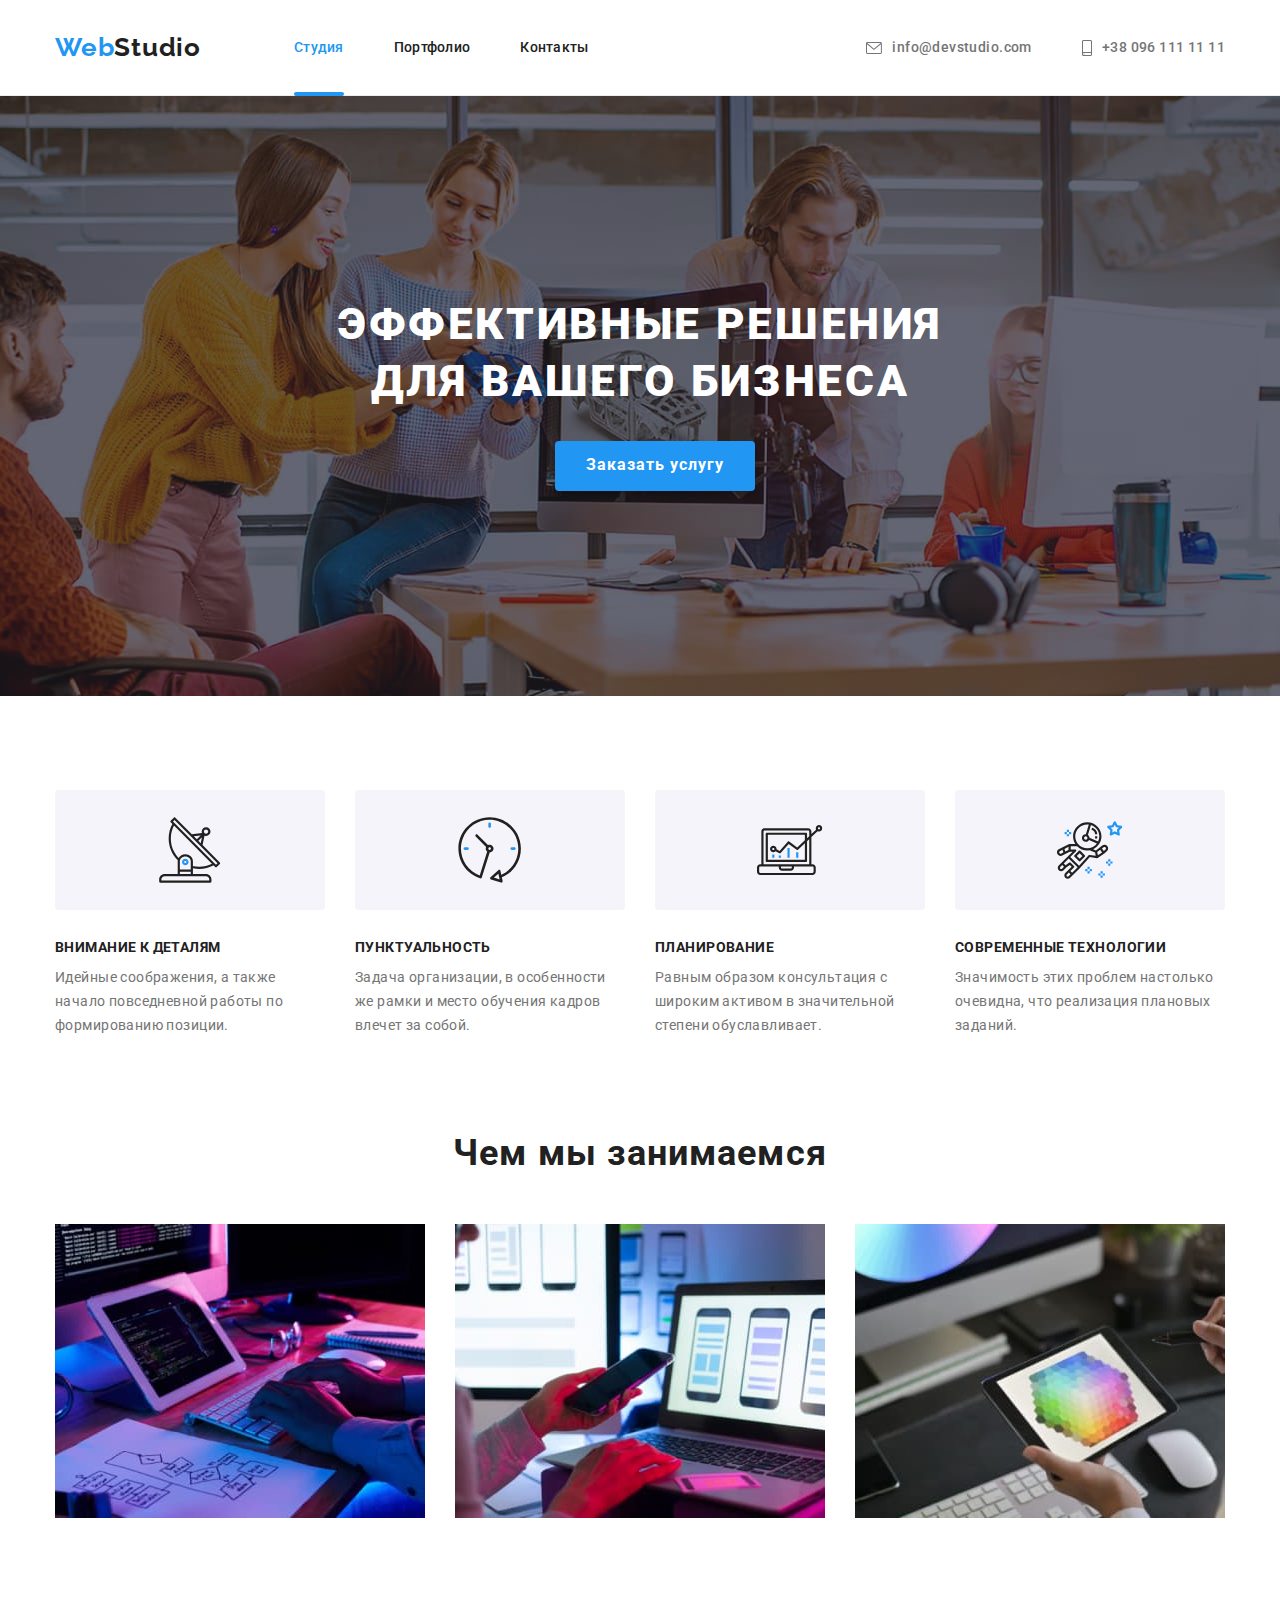
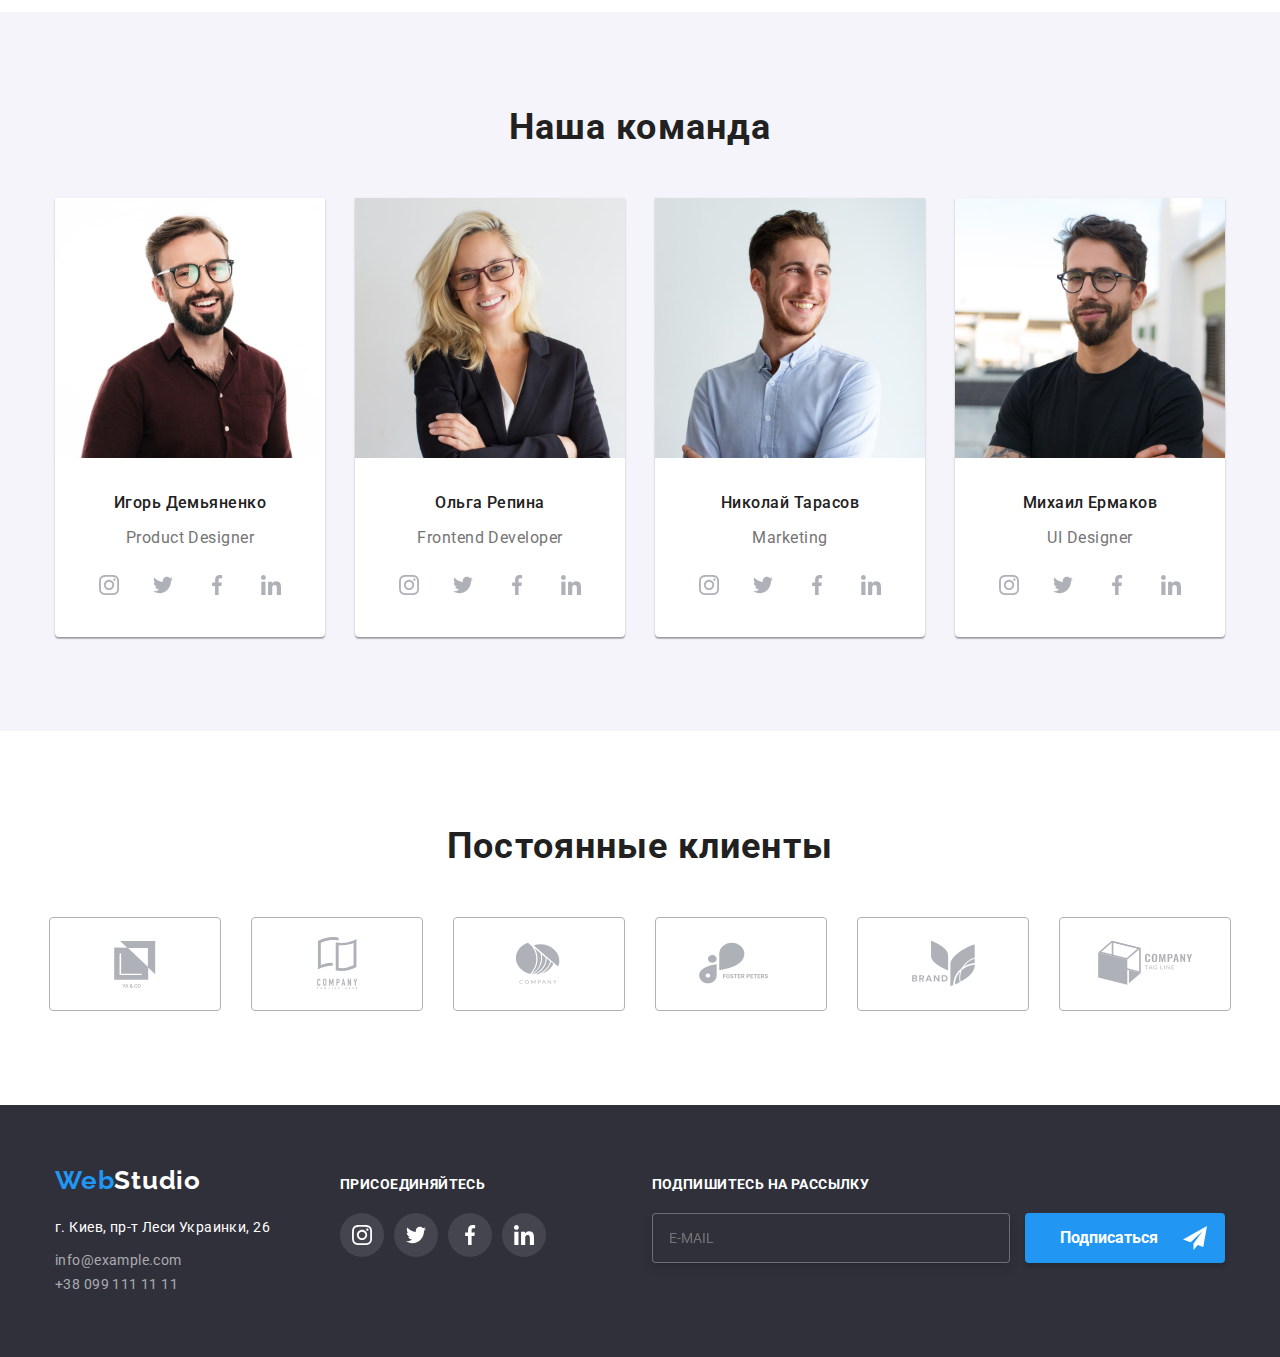
==== index.html @ 0f0d2489 "shgfkgkwegfjwrg" ====
<!DOCTYPE html>
<html lang="ru">

<head>
    <meta charset="UTF-8">
    <meta http-equiv="X-UA-Compatible" content="IE=edge">
    <meta name="viewport" content="width=device-width, initial-scale=1.0">
    <title>Homework 5</title>
    <link rel="preconnect" href="https://fonts.googleapis.com">
    <link rel="preconnect" href="https://fonts.gstatic.com" crossorigin>
    <link href="https://fonts.googleapis.com/css2?family=Raleway:wght@700&family=Roboto:wght@400;500;700;900&display=swap"
        rel="stylesheet">
        <link rel="stylesheet" href="https://cdnjs.cloudflare.com/ajax/libs/modern-normalize/1.1.0/modern-normalize.min.css">
        <link rel="stylesheet" href="./css/styles.css">
</head>

<body>
        <header class="header-section">

            <div class="conteiner">

                <div class="nav-links">

               <nav class="nav">
                    <a class="nav__logo--blue" href="#">Web<span class="logo__studio--black">Studio</span></a>

                <ul class="menu-links">

                    <li>
                        <a class="menu-links__nav-link current" href="./index.html">Студия</a>
                    </li>
        
                    <li>
                        <a class="menu-links__nav-link" href="./portfolio.html">Портфолио</a>
                    </li>

                    <li>
                        <a class="menu-links__nav-link" href="#">Контакты</a>
                    </li>

                </ul>
              </nav>
                
             <ul class="adress-head">
                    <li class="adress-head__item">        
                            <a href="mailto:info@devstudio.com" class="adress-head__link-mail">
                            <svg class="adress-head__icon-header" width="16" height="12">
                                <use href="./images/symbol-defs.svg#icon-envelope"></use>
                            </svg>
                            info@devstudio.com</a>
                    </li>
                   
                    <li class="adress-head__item">
                        <a class="adress-head__tel" href="tel:+380961111111">
                        <svg class="adress-head__icon-smartphone" width="10" height="16">
                            <use  href="./images/symbol-defs.svg#icon-smartphone"></use>
                        </svg>
                        +38 096 111 11 11</a>
                    </li>
                
                </ul>
            </div>
                 
            </div>
        </header>

    <main>
        
        <section class="img-hero-section hero-section">
            <div class="conteiner">
                <h1 class="hero-title">
                Эффективные решения для вашего бизнеса
                </h1>
        
                <button data-modal-open class="hero-button" type="button">Заказать услугу</button>

                <div class="backdrop is-hidden" data-modal>
                    <div class="modal">
                        <div class="conteiner-modal">
                            <p class="form-title">Оставьте свои данные, мы вам перезвоним</p>

                            <form>
                            <div class="form-item">
                                <label class="label-item" for="username">Имя</label>
                                <div class="input-item "><input class="input-inner" type="text" name="username" id="username">
                                    <svg class="icon-item human">
                                        <use href="./images/symbol-defs.svg#icon-man"></use>
                                    </svg>
                
                                </div>
                                
                            </div>

                            <div class="form-item">
                                <label class="label-item" for="tel">Телефон</label>
                                <div class="input-item">
                                    <input class="input-inner" type="tel" id="tel">
                                    <svg class="icon-item telephone">
                                        <use href="./images/symbol-defs.svg#icon-tel"></use>
                                    </svg>
                                </div>
                                
                            </div>

                            <div class="form-item">
                                <label class="label-item" for="email">Почта</label>
                                <div class="input-item">
                                        <input class="input-inner" type="email" id="email">
                                     <svg class="icon-item envelope">
                                        <use href="./images/symbol-defs.svg#icon-mail"></use>
                                    </svg>
                                </div>
                                
                            </div>

                            <div class="form-item">
                                <label class="label-item" for="user-comment">Комментарий</label>
                                <textarea class="input-item-text" id="user-comment" name="user-comment" rows="10"
                                    placeholder="Введите текст"></textarea>
                            </div>

                            <div class="terms-condition">
                                <div class="terms-condition-inner">
                                    <div class="check-box-control">
                                       <input class="terms-condition-input visually-hidden" id="terms-condition" type="checkbox" name="terms-condition">              
                                       <svg class="terms-condition-icon"><use href="./images/symbol-defs.svg#icon-check"></use>
                                    </svg></div>
                                        <label class="terms-condition-text" for="terms-condition">Соглашаюсь с рассылкой и принимаю <span><a class="terms-link"
                                                    href="">Условия договора</a></span></label>
                                </div>   
                            </div>
                            </form>

                            
                                <button type="submit" class="submit-button">Отправить</button>
                            

                        </div>
                        <button type="button" data-modal-close class="modal-close-button">
                            <svg class="icon-close">
                                <use href="./images/symbol-defs.svg#icon-vector"></use>
                            </svg>
                        </button>
                    </div>
                </div>
            </div>
        </section>
    
       
        <section class="section">
            <div class="conteiner">
            <h2 class="hidden-title">
                Наши преимущества
            </h2>
        
            <ul class="benefits">
                <li class="list-item antenna">
                    <div class="icon-section">
                        <svg class="icon-antenna">
                            <use href="./images/symbol-defs.svg#icon-antenna"></use>
                        </svg>
                    </div>
                    <h3 class="h3-title">Внимание к деталям</h3>
                    <p class="text">Идейные соображения, а также начало повседневной работы по формированию позиции.</p>
                </li>
        
                <li class="list-item clock">
                    <div class="icon-section">
                        <svg class="icon-clock">
                            <use href="./images/symbol-defs.svg#icon-clock"></use>
                        </svg>
                    </div>
                    <h3 class="h3-title">Пунктуальность</h3>
                    <p class="text">Задача организации, в особенности же рамки и место обучения кадров влечет за собой.</p>
                </li>
        
                <li class="list-item computer">
                    <div class="icon-section">
                        <svg class="icon-computer">
                            <use href="./images/symbol-defs.svg#icon-computer"></use>
                        </svg>
                    </div>
                    <h3 class="h3-title">Планирование</h3>
                    <p class="text">Равным образом консультация с широким активом в значительной степени обуславливает.</p>
                </li>
        
                <li class="list-item cosmonaut">
                    <div class="icon-section">
                        <svg class="icon-astronaut">
                            <use href="./images/symbol-defs.svg#icon-astronaut"></use>
                        </svg>
                    </div>
                    <h3 class="h3-title">Современные технологии</h3>
                    <p class="text">Значимость этих проблем настолько очевидна, что реализация плановых заданий.</p>
                </li>
            </ul>
            </div>
        </section>
        
    
       

    
<section class="section photos">
  <div class="conteiner">
    <h2 class="secondary-title">Чем мы занимаемся</h2>

    <ul class="what-we-do">
        <li>
            <img src="./images/box1.jpeg" alt="computer">
        </li>

        <li>
            <img src="./images/box2.jpeg" alt="telephone">
        </li>

        <li>
            <img src="./images/box3.jpeg" alt="tablet">
        </li>
    </ul>
</div>
</section>

       
        
        <section class="grey-bgc section">
            <div class="conteiner">
                <h2 class="secondary-title">Наша команда</h2>
            
                <ul class="our-team">
                    <li>
                        <img class="our-team-card" src="./images/img1.jpeg" alt="smiling man" >
                            <h3 class="name-title">Игорь Демьяненко</h3>
                            <p class="profesions">Product Designer</p> 
                            
                              <ul class="socials">
                                <li class="socials-item">
                                    <a class="area-icon" href="">
                                    <svg class="social-link">
                                        <use href="./images/symbol-defs.svg#icon-instagram"></use>
                                    </svg></a>
                                
                                </li>
                                <li class="socials-item">
                                    <a href="" class="area-icon">
                                    <svg class="social-link">
                                        <use href="./images/symbol-defs.svg#icon-twitter"></use>
                                    </svg></a>
                                </li>
                                <li class="socials-item">
                                    <a href="" class="area-icon">
                                    <svg class="social-link">
                                        <use href="./images/symbol-defs.svg#icon-facebook"></use>
                                    </svg></a>
                                </li>
                                <li class="socials-item">
                                    <a href="" class="area-icon">
                                    <svg class="social-link">
                                        <use href="./images/symbol-defs.svg#icon-linkedin"></use>
                                        </svg></a>
                                </li>
                              </ul>      
                    </li>
                    
                    <li>
                        <img class="our-team-card" src="./images/img2.jpeg" alt="smiling woman" width="270">
                        <h3 class="name-title">Ольга Репина</h3>
                        <p class="profesions">Frontend Developer</p>

                        <ul class="socials">
                            <li class="socials-item">
                                <a class="area-icon" href="">
                                    <svg class="social-link">
                                        <use href="./images/symbol-defs.svg#icon-instagram"></use>
                                    </svg></a>
                        
                            </li>
                            <li class="socials-item">
                                <a href="" class="area-icon">
                                    <svg class="social-link">
                                        <use href="./images/symbol-defs.svg#icon-twitter"></use>
                                    </svg></a>
                            </li>
                            <li class="socials-item">
                                <a href="" class="area-icon">
                                    <svg class="social-link">
                                        <use href="./images/symbol-defs.svg#icon-facebook"></use>
                                    </svg></a>
                            </li>
                            <li class="socials-item">
                                <a href="" class="area-icon">
                                    <svg class="social-link">
                                        <use href="./images/symbol-defs.svg#icon-linkedin"></use>
                                    </svg></a>
                            </li>
                        </ul>
                    </li>
            
                    <li>
                        <img class="our-team-card" src="./images/img3.jpeg" alt="smiling man" width="270">
                        <h3 class="name-title">Николай Тарасов</h3>
                        <p class="profesions">Marketing</p>

                        <ul class="socials">
                            <li class="socials-item">
                                <a class="area-icon" href="">
                                    <svg class="social-link">
                                        <use href="./images/symbol-defs.svg#icon-instagram"></use>
                                    </svg></a>
                        
                            </li>
                            <li class="socials-item">
                                <a href="" class="area-icon">
                                    <svg class="social-link">
                                        <use href="./images/symbol-defs.svg#icon-twitter"></use>
                                    </svg></a>
                            </li>
                            <li class="socials-item">
                                <a href="" class="area-icon">
                                    <svg class="social-link">
                                        <use href="./images/symbol-defs.svg#icon-facebook"></use>
                                    </svg></a>
                            </li>
                            <li class="socials-item">
                                <a href="" class="area-icon">
                                    <svg class="social-link">
                                        <use href="./images/symbol-defs.svg#icon-linkedin"></use>
                                    </svg></a>
                            </li>
                        </ul>
                    </li>
            
                    <li>
                        <img class="our-team-card" src="./images/img4.jpeg" alt="smiling man" width="270">
                        <h3 class="name-title">Михаил Ермаков</h3>
                        <p class="profesions">UI Designer</p>

                        <ul class="socials">
                            <li class="socials-item">
                                <a class="area-icon" href="">
                                    <svg class="social-link">
                                        <use href="./images/symbol-defs.svg#icon-instagram"></use>
                                    </svg></a>
                        
                            </li>
                            <li class="socials-item">
                                <a href="" class="area-icon">
                                    <svg class="social-link">
                                        <use href="./images/symbol-defs.svg#icon-twitter"></use>
                                    </svg></a>
                            </li>
                            <li class="socials-item">
                                <a href="" class="area-icon">
                                    <svg class="social-link">
                                        <use href="./images/symbol-defs.svg#icon-facebook"></use>
                                    </svg></a>
                            </li>
                            <li class="socials-item">
                                <a href="" class="area-icon">
                                    <svg class="social-link">
                                        <use href="./images/symbol-defs.svg#icon-linkedin"></use>
                                    </svg></a>
                            </li>
                        </ul>
                    </li>
                </ul>
                </div>
            </section>

            <section class="section">
                <div class="conteiner">
                <h2 class="secondary-title">Постоянные клиенты</h2>

                <ul class="our-clients">
                    <li  class="our-clients-item">
                        <a href="" class="our-clients-backgraund">
                            <svg class="our-clients-link">
                                <use href="./images/symbol-defs.svg#icon-Client1"></use>
                            </svg>
                        </a>

                    </li>
                    <li class="our-clients-item">
                            <a href="" class="our-clients-backgraund">
                                <svg class="our-clients-link">
                                    <use class="icon" href="./images/symbol-defs.svg#icon-Client2"></use>
                                </svg>
                        </a>
                    </li>
                    <li class="our-clients-item">
                            <a href="" class="our-clients-backgraund">
                                <svg class="our-clients-link">
                                    <use href="./images/symbol-defs.svg#icon-Client3"></use>
                                </svg>
                        </a>
                    </li>
                    <li class="our-clients-item">
                            <a href="" class="our-clients-backgraund">
                                <svg class="our-clients-link">
                                    <use href="./images/symbol-defs.svg#icon-Client4"></use>
                                </svg>
                        </a>
                    </li>
                    <li class="our-clients-item">
                            <a href="" class="our-clients-backgraund">
                                <svg class="our-clients-link">
                                    <use href="./images/symbol-defs.svg#icon-Client5"></use>
                                </svg>
                        </a>
                    </li>
                    <li class="our-clients-item">
                            <a href="" class="our-clients-backgraund">
                                <svg class="our-clients-link">
                                    <use href="./images/symbol-defs.svg#icon-Client6"></use>
                                </svg>
                        </a>
                    </li>
                </ul>
                </div>
            </section>
            
    </main>


        <footer class="footer">
        
            <div class="conteiner">
                <div class="footer-main">
        
                    <div class="footer-one">
                        <a class="footer-logo" href="./index.html">Web<span class="footer-studio">Studio</span></a>
        
                        <address>
                            <ul>
                                <li>
                                    <p class="footer-adress">г. Киев, пр-т Леси Украинки, 26</p>
                                </li>
        
                                <li>
                                    <a class="footer-mail" href="mailto:info@example.com">info@example.com</a>
                                </li>
        
        
                                <li>
                                    <a class="footer-mail-tel" href="tel:+380991111111">+38 099 111 11 11</a>
                                </li>
                            </ul>
                        </address>
                    </div>
        
                    <div class="footer-second-row">
                        <b class="second-footer-title">присоединяйтесь</b>
                        <ul class="socials-footer">
                            <li>
                                <a href="" class="area-icon-footer">
                                    <svg class="social-link-footer">
                                        <use href="./images/symbol-defs.svg#icon-instagram"></use>
                                    </svg></a>
                            </li>
        
                            <li>
                                <a href="" class="area-icon-footer">
                                    <svg class="social-link-footer">
                                        <use href="./images/symbol-defs.svg#icon-twitter"></use>
                                    </svg></a>
                            </li>
        
                            <li>
                                <a href="" class="area-icon-footer">
                                    <svg class="social-link-footer">
                                        <use href="./images/symbol-defs.svg#icon-facebook"></use>
                                    </svg></a>
                            </li>
        
                            <li>
                                <a href="" class="area-icon-footer">
                                    <svg class="social-link-footer">
                                        <use href="./images/symbol-defs.svg#icon-linkedin"></use>
                                    </svg></a>
                            </li>
                        </ul>
                    </div>

                    <form class="form-footer">
                    <p class="form-footer-title">подпишитесь на рассылку</p>
                    <label for="mail"></label>
                        <div class="form-footer-conteiner">
                                <input class="form-footer-input" type="email" name="mail" id="mail" placeholder="E-mail" required>
                                <button class="form-footer-button" type="submit">Подписаться</button>
                                <svg class="footer-icon-send">
                                    <use href="./images/symbol-defs.svg#icon-icon-send"></use>
                                </svg>
                        </div>
                    </form>
                </div>
            </div>
        </footer>
    <script src="./js/modal.js"></script>
</body>
</html>
---- css/styles.css ----
html{
    scroll-behavior: smooth;
}

*,
*::before,
*::after {
    box-sizing: border-box;
}

:root{
    --accent-color: #2196F3;
    --text-color: #757575;
    --background-color: #ffffff;
    --title-text-color: #212121;
    --secont-title-text-color: #ffffff;
    --secondary-section-background: #2F303A;
    --footer-adress-color:rgba(255, 255, 255, 0.6);
    --portfolio-buttons-bgc: #F5F4FA;
    --grey-bgc: #F5F4FA;
    --light-grey-bgc: #E5E5E5;
    --head-border-color: #ECECEC;
    --portfolio-border-color: #EEEEEE;
    --fill-socials:#AFB1B8;
    --button-bgc-hover:#1976d2;
}

a,
p,
h1,
h2,
h3,
h4,
ul,
li {
    margin: 0;
    padding: 0;
} 

ul {
    list-style: none;
}

/*nav*/

.nav{
    display: flex;
}

.nav-links {
    display: flex;
    align-items: center;
    align-content: center;
}

.menu-links__nav-link {
    position: relative;
    color: var(--title-text-color);
    font-weight: 500;
    font-size: 14px;
    line-height: 1.14;
    letter-spacing: 0.02em;
    text-decoration: none;
}

.last {
    margin-right: 0;
}

.menu-links__nav-link:hover {
    color: var(--accent-color);
}

.menu-links__nav-link:focus {
    color: var(--accent-color);
}

.menu-links__nav-link.current {
    color: var(--accent-color);
}

.menu-links__nav-link.current::after {
    position: absolute;
    content: "";
    width: 100%;
    height: 4px;
    top: 53px;
    left: 0%;
    background-color: var(--accent-color);
    border-radius: 2px;

}

.menu-links{
    display: flex;
    gap: 50px;
    align-items: center;
    justify-content: space-evenly;
    margin-left: 93px;
}

.adress-head{
    display: flex;
    justify-content: right;
    margin-left: auto;
    align-content: center;
}

.adress-head__tel {
    display: flex;
    gap: 10px;
    text-decoration: none;
    color: var(--text-color);
    font-family: 'Roboto', sans-serif;
    font-style: normal;
    font-weight: 500;
    font-size: 14px;
    line-height: 1.14;
    align-items: center;
}

.adress-head__link-mail {
    display: flex;
    gap: 10px;
    text-decoration: none;
    color: var(--text-color);
    font-family: 'Roboto', sans-serif;
    font-style: normal;
    font-weight: 500;
    font-size: 14px;
    line-height: 1.14;
    align-items: center;
}


.adress-head__link-mail:hover,
:focus {
    color: var(--accent-color);
}

.adress-head__link-mail:hover,
:focus {
    fill: var(--accent-color);

}


.adress-head__tel:hover,
:focus {
    color: var(--accent-color);
}

/*body*/

body{
    color: var(--text-color);
    background-color:var(--background-color);
    font-family: 'Roboto', sans-serif;
    font-size: 14px;
    line-height: 1.7;
    letter-spacing: 0.03em;
}

/*section*/

.section{
    padding: 94px 0;
}

/*conteiner*/

.conteiner {
    max-width: 1200px;
    padding: 0 15px;
    margin: 0 auto;
}

/*header-section*/

.header-section{
    padding-top: 32px;
    padding-bottom: 32px;
    border-bottom: 1px solid var(--head-border-color);
}

.adress-head__item{
    display: flex;
    align-items: center;
    fill: var(--text-color);
}

.adress-head__item:hover {
    fill: var(--accent-color);
}

.adress-head__icon-smartphone:hover {
    fill: var(--accent-color);
}

.adress-head li:not(:last-child) {
    margin-right: 50px;
}


.portfolio-header-section{
    padding: 32px; 
    border-bottom: 1px solid var(--head-border-color);
}

/*hero-section*/

.hero-section {
    padding: 0 auto;
    margin: 0 auto;

}

.img-hero-section{
    max-width: 1600px;
    height: 600px;
    margin-left: auto;
    margin-right: auto;
    background-image: 
    linear-gradient(to right, rgba(47, 48, 58, 0.4),rgba(47, 48, 58, 0.4)), 
    url(../images/hero-section.jpeg);
    background-repeat: no-repeat;
    background-position: center;
    background-size: cover;
    padding: 200px 0;
    text-align: center;
    background-color: var(--secondary-section-background)
}

.hero-title {
    max-width: 696px;
    display: inline-block;
    margin-bottom: 30px;
    font-family: 'Roboto', sans-serif;
    font-style: normal;
    font-weight: 900;
    font-size: 44px;
    line-height: 1.3;
    text-align: center;
    letter-spacing: 0.06em;
    text-transform: uppercase;
    color: var(--secont-title-text-color);
}

.hero-button {
    display: flex;
    justify-content: space-evenly;
    align-items: center;
    margin-left: 500px;
    width: 200px;
    height: 50px;
    color: var(--secont-title-text-color);
    background-color: var(--accent-color);
    font-family: 'Roboto', sans-serif;
    font-style: normal;
    font-weight: 700;
    font-size: 16px;
    line-height: 1.9;
    text-align: center;
    letter-spacing: 0.06em;
    cursor: pointer;
    box-shadow: 0px 4px 4px rgba(0, 0, 0, 0.15);
    border-radius: 4px;
    border: hidden;
    transition: transform 250ms cubic-bezier(0.4, 0, 0.2, 1) scale(0.2);
    }
    
.hero-button:focus,
.hero-button:hover,
.hero-button:active {
    background-color: var(--button-bgc-hover);
    }

/*benefits*/

.benefits{
    display: flex;
    justify-content: space-evenly;
    gap: 30px;
}

.icon-section{
    display: flex;
    justify-content: center;
    align-items: center;
    width: 270px;
    height: 120px;
    border-radius: 4px;
    margin-bottom: 30px;
    background-color: var(--portfolio-buttons-bgc);
}

.icon-antenna,
.icon-clock,
.icon-computer,
.icon-astronaut{
    width: 65.32px;
    height: 70px;
    fill: var(--title-text-color);
}

/*socials*/

.socials{
    display: flex;
    border: none;
    justify-content: center;
    gap: 10px;
    margin-bottom: 30px;
    transition: background-color 250ms cubic-bezier(0.4, 0, 0.2, 1), filter 250ms cubic-bezier(0.4, 0, 0.2, 1);
}

.socials-item{
    width: 44px;
    height: 44px;
    transition: background-color 250ms cubic-bezier(0.4, 0, 0.2, 1), filter 250ms cubic-bezier(0.4, 0, 0.2, 1);
}

.social-link {
    width: 20px; 
    height: 20px;
    fill: var(--fill-socials); 
    transition: background-color 250ms cubic-bezier(0.4, 0, 0.2, 1), filter 250ms cubic-bezier(0.4, 0, 0.2, 1);
}

.area-icon{
    display: flex;
    width: 100%;
    height: 100%;
    justify-content: center;
    align-items: center;
    border-radius: 50%;
    fill: var(--fill-socials);

}

.area-icon:hover, 
.area-icon:focus, 
.area-icon:active{
    background-color: var(--accent-color);
}

.area-icon:hover .social-link, 
.area-icon:focus .social-link,
.area-icon:active .social-link{
    fill: var(--secont-title-text-color)
}

/*our-clients*/

.our-clients{
    display: flex;
    justify-content: center;
    gap: 30px;
    transition: border 250ms cubic-bezier(0.4, 0, 0.2, 1), border-radius 250ms cubic-bezier(0.4, 0, 0.2, 1);
}

.our-clients-link {
    width: 170px;
    height: 92px;
    fill: var(--fill-socials);
    transition: fill 250ms cubic-bezier(0.4, 0, 0.2, 1);

}

.our-clients-link:hover {
    fill: var(--accent-color);
}

.our-clients-link:focus {
    fill: var(--accent-color);
}

.our-clients-backgraund{
    width: 100%;
    height:100%;
    display: flex;
    justify-items: center;
    align-items: center;
    border: 1px solid var(--fill-socials);
    border-radius: 4px;
}

.our-clients-backgraund:hover{
    border-color: var(--accent-color);
}

.our-clients-backgraund:focus {
    border-color: var(--accent-color);
}

img{
    display: block;
    width: 100%;
    max-height: auto;
    margin-right: 0;
}

.photos{
    padding-top: 0;
}

/*what-we-do*/

.what-we-do{
    display: flex;
    justify-content: space-evenly;
    gap: 30px;
    width: 370;
}

/*our-team*/

.our-team{
    display: flex;
    justify-content: space-evenly;
    gap: 30px;
}

.our-team-card{
    padding-bottom: 30px;
    margin-right: 0;
    width: 270px;
    
}

.our-team > li{
    background-color: var(--background-color);
    box-shadow: 0px 1px 3px rgba(0, 0, 0, 0.12), 0px 1px 1px rgba(0, 0, 0, 0.14), 0px 2px 1px rgba(0, 0, 0, 0.2);
    border-radius: 0px 0px 4px 4px;

}

.grey-bgc{
    background-color: var(--grey-bgc);
}

.description{
    color: var(--text-color);
    font-family: 'Roboto',sans-serif;
    font-style: normal;
    font-weight: 400;
    font-size: 16px;
    line-height: 1.88;
    letter-spacing: 0.03em;
    margin-bottom: 20px;
}

.profesions{
    margin-bottom: 16px;
    text-align: center;
    color: var(--text-color);
    font-family: 'Roboto',sans-serif;
    font-style: normal;
    font-weight: 400;
    font-size: 16px;
    line-height: 1.19;
    letter-spacing: 0.03em;
}

/*titles*/

.hidden-title{
    position: absolute;
    width: 1px;
    height: 1px;
    margin: -1px;
    border: 0;
    padding: 0;
    white-space: nowrap;
    clip-path: inset(100%);
    clip: rect(0 0 0 0);
    overflow: hidden;
}

.secondary-title{
    margin-top: 0;
    margin-bottom: 50px;
    text-align: center;
    color: var(--title-text-color);
    font-family: 'Roboto',sans-serif;
    font-style: normal;
    font-weight: 700;
    font-size: 36px;
    line-height: 1.17;
    letter-spacing: 0.03em;
}

.third-title{
    color: var(--title-text-color);
    font-family: 'Roboto', sans-serif;
    font-style: normal;
    font-weight: 700;
    font-size: 18px;
    line-height: 2;
    letter-spacing: 0.06em;
}

.h3-title{
    margin-bottom: 10px;
    text-align: left;
    color: var(--title-text-color);
    font-family: 'Roboto', sans-serif;
    font-style: normal;
    font-weight: 700;
    font-size: 14px;
    line-height: 1.14;
    letter-spacing: 0.03em;
    text-transform: uppercase;
}

.text{
    text-align:left ;
}

.name-title{
    margin-bottom: 10px;
    text-align: center;
    color: var(--title-text-color);
    font-family:'Roboto',sans-serif;
    font-style: normal;
    font-weight: 500;
    font-size: 16px;
    line-height: 1.9;
    letter-spacing: 0.03em;
}

/*logo*/

.nav__logo--blue{
    display: flex;
    color: var(--accent-color);
    text-decoration: none;
    font-family: 'Raleway',sans-serif;
    font-weight: 700;
    font-size: 26px;
    line-height: 1.2;
    letter-spacing: 0.03em;
}

.logo__studio--black{
    display: flex;
    color: var(--title-text-color);
    text-decoration: none;
    font-family: 'Raleway',sans-serif;
    font-weight: 700;
    font-size: 26px;
    line-height: 1.2;
    letter-spacing: 0.03em;
}


/*main-cards-block*/


.main-cards-block{
    display: flex;
    flex-wrap: wrap;
    gap: 30px;
}

.cards-section{
    margin-top: 94px;
    margin-bottom: 94px;
}

.img{
    padding-bottom: 0;
    padding-top: 0;
    overflow: hidden;
    
}

/*nav-portfolio*/

.nav-portfolio {
    margin-bottom: 50px;
    display: flex;
    align-items: center;
    justify-content: center;
    gap: 8px;
}

/*portfolio-buttons*/

.portfolio-buttons{
    max-width: 145px;
    height: 38px;
    gap: 8px;
    margin-top: 0;
    margin-bottom: 0;
    border-radius: 4px;
    border-style: hidden;
    font-family: 'Roboto', sans-serif;
    font-style: normal;
    font-weight: 500;
    font-size: 16px;
    line-height: 1.62;
    text-align: center;
    letter-spacing: 0.03em;
    color: var(--title-text-color);
    background-color: var(--portfolio-buttons-bgc);
    transition: background-color 250ms cubic-bezier(0.4, 0, 0.2, 1), color 250ms cubic-bezier(0.4, 0, 0.2, 1), box-shadow 250ms cubic-bezier(0.4, 0, 0.2, 1);
    }


.portfolio-buttons__text{
    padding-left: 22px;
    padding-right: 22px;
}


.portfolio-buttons:hover{
    color: var(--secont-title-text-color);
    background-color: var(--accent-color);
    box-shadow: 0px 3px 1px rgba(0, 0, 0, 0.1), 0px 1px 2px rgba(0, 0, 0, 0.08), 0px 2px 2px rgba(0, 0, 0, 0.12);
    border-radius: 4px;
}

.portfolio-buttons:focus {
    color:  var(--secont-title-text-color);
    background-color: var(--accent-color);
    box-shadow: 0px 3px 1px rgba(0, 0, 0, 0.1), 0px 1px 2px rgba(0, 0, 0, 0.08), 0px 2px 2px rgba(0, 0, 0, 0.12);
    border-radius: 4px;
}

/*cards-portfolio*/

.card {
    overflow: hidden;
    left: 0;
    bottom: 10px;
    margin-top: 0;
    padding-top: 20px;
    padding-left: 24px;
    border-left: 1px solid var(--portfolio-border-color);
    border-right: 1px solid var(--portfolio-border-color);
    border-bottom: 1px solid var(--portfolio-border-color);
}


.card-link-portfolio{
    position: relative;
    overflow: hidden;
    display: block;
    width: 370px;
    text-decoration: none;
    overflow: hidden;
   
} 

.product-thumb {
    position: relative;
    overflow: hidden;
}

.card-link-portfolio:hover .product-thumb-description,
.card-link-portfolio:focus .product-thumb-description {
    transform: translateY(0);
}

.product-thumb-description {
    position: absolute;
    top: 0;
    left: 0;
    font-size: 18px;
    line-height: 1.56;
    letter-spacing: 0.03em;
    color: var(--secont-title-text-color);
    background-color: rgba(33, 150, 243, 0.9);
    padding: 63px 24px;
    transform: translateY(100%);
    transition: transform 250ms cubic-bezier(0.4, 0, 0.2, 1);
}

.inner-section{
    overflow: hidden;
    position: relative;
    display: flex;
    justify-content: center;
    align-items: center;
    width: 100%;
    height: 100%;
}

.card-link-portfolio:hover, 
.card-link-portfolio:focus{
        box-shadow: 0px 1px 1px rgba(0, 0, 0, 0.12),
            0px 4px 4px rgba(0, 0, 0, 0.06),
            1px 4px 6px rgba(0, 0, 0, 0.16);

} 

/*footer*/

.footer{
    padding: 60px 0;
    background-color: var(--secondary-section-background);
}

.footer-logo {
    display: flex;
    margin-bottom: 20px;
    color: var(--accent-color);
    text-decoration: none;
    font-family: 'Raleway', sans-serif;
    font-weight: 700;
    font-size: 26px;
    line-height: 1.2;
    letter-spacing: 0.03em;
}

.footer-studio{
    color: var(--secont-title-text-color);
}

.footer-adress{
    margin: 0;
    margin-bottom: 9px;
    color: var(--secont-title-text-color);
    text-decoration: none;
    font-family: 'Roboto', sans-serif;
    font-style: normal;
    font-size: 14px;
    line-height: 1.7;
    letter-spacing: 0.03em;
}

.footer-mail {
    margin-top: 0;
    margin-bottom: 9px;
    color: var(--footer-adress-color);
    text-decoration: none;
    font-family: 'Roboto', sans-serif;
    font-weight: 400;
    font-style: normal;
    font-size: 14px;
    line-height: 1.7;
}

.footer-mail-tel{
    margin-top: 0;
    margin-bottom: 0;
    color: var(--footer-adress-color);
    text-decoration: none;
    font-family: 'Roboto', sans-serif;
    font-weight: 400;
    font-style: normal;
    font-size: 14px;
    line-height: 1.7;

}

.footer-mail-tel:hover,
.footer-mail:hover{
   color: var(--accent-color);
}

.footer-mail-tel:focus,
.footer-mail:focus {
    color: var(--accent-color);
}

.socials-footer{
    display: flex;
    border: none;
    justify-content: center;
    gap: 10px;
    margin-bottom:0px;
}

.second-footer-title{
    display: block;
    align-items: baseline;
    color: var(--secont-title-text-color);
    font-family: 'Roboto' sans-serif;
    font-style: normal;
    font-weight: 700;
    font-size: 14px;
    line-height: 1.14;
    letter-spacing: 0.03em;
    text-transform: uppercase;
    margin-bottom: 20px;
}

.area-icon-footer{
    display: flex;
    width: 44px;
    height: 44px;
    justify-content: center;
    align-items: center;
    border-radius: 50%;
    fill: var(--secont-title-text-color);
    background: rgba(255, 255, 255, 0.1);
}

.social-link-footer {
    width: 20px;
    height: 20px;
    fill: var(--secont-title-text-color);
    transition: background-color 250ms cubic-bezier(0.4, 0, 0.2, 1);
}

.area-icon-footer:hover,
.area-icon-footer:focus,
.area-icon-footer:active {
    background-color: var(--accent-color);
}

.area-icon-footer:hover .social-link,
.area-icon-footer:focus .social-link,
.area-icon-footer:active .social-link {
    fill: var(--secont-title-text-color)
}

.footer-main {
    display: flex;
    align-items: baseline;
    justify-content: space-between;
}

.footer-one{
    display: block;
}

.footer-second-row{
    display: inline-block;
    margin-left: 70px;
} 

.form-footer-title{
    margin-bottom: 20px;
    font-family: 'Roboto' sans-serif;
    font-style: normal;
    font-weight: 700;
    font-size: 14px;
    line-height: 1.14;
    letter-spacing: 0.03em;
    text-transform: uppercase;
    color: var(--secont-title-text-color);
}

.form-footer-input{
    width: 358px;
    height: 50px;
    background: var(--secondary-section-background);
    border: 1px solid rgba(255, 255, 255, 0.3);
    filter: drop-shadow(0px 4px 4px rgba(0, 0, 0, 0.15));
    border-radius: 4px;
    padding-left: 16px;
    padding-right: 16px;
    padding-top: 15px;
    padding-bottom: 15px;
    text-transform: uppercase;
    color: rgba(255, 255, 255, 0.6);
}

.form-footer-input:hover {
    border-color: var(--accent-color);
}
    
.form-footer-button{
    margin-left: 12px;
    width: 200px;
    height: 50px;
    border: none;
    background: var(--accent-color);
    box-shadow: 0px 4px 4px rgba(0, 0, 0, 0.15);
    border-radius: 4px;
    padding-left: 29px;
    padding-right: 62px;
    font-family: 'Roboto' sans-serif;
    font-style: normal;
    font-weight: 700;
    font-size: 16px;
    line-height: 1.87;
    cursor: pointer;
    color: var(--secont-title-text-color);
    transition: transform 250ms cubic-bezier(0.4, 0, 0.2, 1) scale(0.2);
}

.form-footer-button:hover,
.form-footer-button:focus{
    background-color: var(--button-bgc-hover);
}


.form-title{
    font-family: 'Roboto' sans-serif;
    font-style: normal;
    font-weight: 700;
    font-size: 20px;
    line-height: 1.15;
    text-align: center;
    letter-spacing: 0.03em;
    color: var(--title-text-color);
    margin-bottom: 12px;
}

.footer-icon-send{
    position: absolute;
    width: 24px;
    height: 24px;
    right: 18px;
    top: 50%;
    transform: translateY(-50%);
      
}

.form-footer-conteiner{
    position: relative;
}

/*modal*/

.backdrop {
    position: fixed;
    top: 0;
    left: 0;
    width: 100%;
    height: 100%;
    background: rgba(0, 0, 0, 0.2);
    opacity: 1;
    transition: opacity 250ms cubic-bezier(0.4, 0, 0.2, 1), visibility 250ms cubic-bezier(0.4, 0, 0.2, 1);
    z-index: 1;
}

.backdrop.is-hidden {
    opacity: 0;
    pointer-events: none;
    visibility: hidden;
}

.backdrop.is-hidden .modal {
    transform: translate(-50%, -50%) scale(0.6);
}

.modal {
    width: 528px;
    max-height: 581px;
    height: 100%;
    position: absolute;
    top: 50%;
    left: 50%;
    padding: 40px 40px;
    background: var(--secont-title-text-color);
    box-shadow: 0px 1px 3px rgba(0, 0, 0, 0.12), 0px 1px 1px rgba(0, 0, 0, 0.14), 0px 2px 1px rgba(0, 0, 0, 0.2);
    border-radius: 4px;
    transform: translate(-50%, -50%) scale(1);
    transition: transform 250ms cubic-bezier(0.4, 0, 0.2, 1);
}

.modal-close-button {
    position: absolute;
    top: 8px;
    right: 8px;
    display: flex;
    justify-content: center;
    align-items: center;
    width: 30px;
    height: 30px;
    margin: 0;
    padding: 0;
    color: transparent;
    border: 1px solid rgba(0, 0, 0, 0.1);
    border-radius: 50%;
    cursor: pointer;
    background-color: inherit;
}

.icon-close {
    display: block;
    width: 11px;
    height: 11px;
    fill: #000000;
}

.icon-close:hover,
.icon-close:focus {
    fill: var(--accent-color);
}

.form-footer {
    display: block;
    margin-left: auto;
    margin-right: 0;
}

.form-item{
    display: flex;
    flex-direction: column;
    justify-content: start;
    width: 100%;
    height: 100%;
}

.label-item{
    position: relative;
    display: flex;
    padding-left: 0;
    margin-bottom: 4px;
    font-family: 'Roboto' sans-serif;
    font-style: normal;
    font-weight: 400;
    font-size: 12px;
    line-height: 1.16;
    letter-spacing: 0.01em;
    letter-spacing: 0.01em;
    color: var(--text-color);
}


.check-box-control{
    display: flex;
    align-items: center;
    position: absolute;
    left: 0;
    top: 2px;
    margin-left: 13.5px;
    width: 16px;
    height: 15px;
    background-color: var(--secont-title-text-color);
    border: 1px solid var(--title-text-color);
    border-radius: 2px;
}

.input-inner{
    display: flex;
    margin-bottom: 10px;
    padding-left: 40px;
    width: 448px;
    height: 40px;
    border: 1px solid rgba(33, 33, 33, 0.2);
    border-radius: 4px;
    color: var(--title-text-color);
    transition: transform 250ms cubic-bezier(0.4, 0, 0.2, 1)
}

.input-item{
    position: relative;
    width: 100%;
    height: 100%;
}

.input-inner:hover,
.input-inner:focus{
    border-color: var(--accent-color);
   
}

.input-inner:hover + .icon-item,
.input-inner:focus +.icon-item{
    fill: var(--accent-color);
}

.icon-item{
    position: absolute;
    display: flex;
    top:50%;
    left:12px;
    transform: translateY(-75%);
}

.human{
    width: 12px;
    height: 12px;
}

.telephone{
    width: 13px;
    height: 13px;
}

.input-item-text{
    padding: 12px 16px;
    margin-bottom: 20px;
    resize: none;
    width: 448px;
    height: 120px;
    border: 1px solid rgba(33, 33, 33, 0.2);
    border-radius: 4px;
    color: var(--title-text-color);
    transition: transform 250ms cubic-bezier(0.4, 0, 0.2, 1)
}

.input-item-text:hover,
.input-item-text:focus{
    border-color: var(--accent-color);
}

.input-item-text:hover + .icon-item{
    fill: var(--accent-color);
}


.terms-condition{
    margin-bottom: 30px;
}

.terms-condition-text{
    position: relative;
    font-family: 'Roboto' sans-serif;
    font-style: normal;
    font-weight: 400;
    font-size: 14px;
    line-height: 1.71;
    letter-spacing: 0.03em;
    color: var(--text-color);
    padding-left: 36px;
}

.submit-button{
    width: 200px;
    height: 50px;
    background: var(--accent-color);
    box-shadow: 0px 4px 4px rgba(0, 0, 0, 0.15);
    border-radius: 4px;
    color: var(--secont-title-text-color);
    border: hidden;
    transition: background-color 250ms cubic-bezier(0.4, 0, 0.2, 1) scale(0.2);
    cursor: pointer;
    font-family: 'Roboto' sans-serif;
    font-style: normal;
    font-weight: 700;
    font-size: 16px;
    line-height: 1.88;
    letter-spacing: 0.06em;
    color: var(--secont-title-text-color);
}

.submit-button:hover,
.submit-button:focus {
    background-color: var(--button-bgc-hover);
}

.terms-link{
    color: var(--accent-color);
}

.terms-condition-input{
    width: 16px;
    height: 15px;
    opacity: 0;
    border: 1px solid var(--title-text-color);
    border-radius: 2px;
}

.terms-condition-icon{
    position: absolute;
    width: 16px;
    margin-left: -1px;
    height: 15px;
    opacity: 0;
    background-color: var(--accent-color);
    fill: var(--white-color);
    border: transparent;
    border-radius: 2px;
}

.terms-condition-inner{
    display: flex;
    justify-content: center;
    align-items: center;
    position: relative;
}

.terms-condition-input:checked + .terms-condition-icon{
    opacity: 1;
}

.check-box-control:active{
    opacity: 1;
}
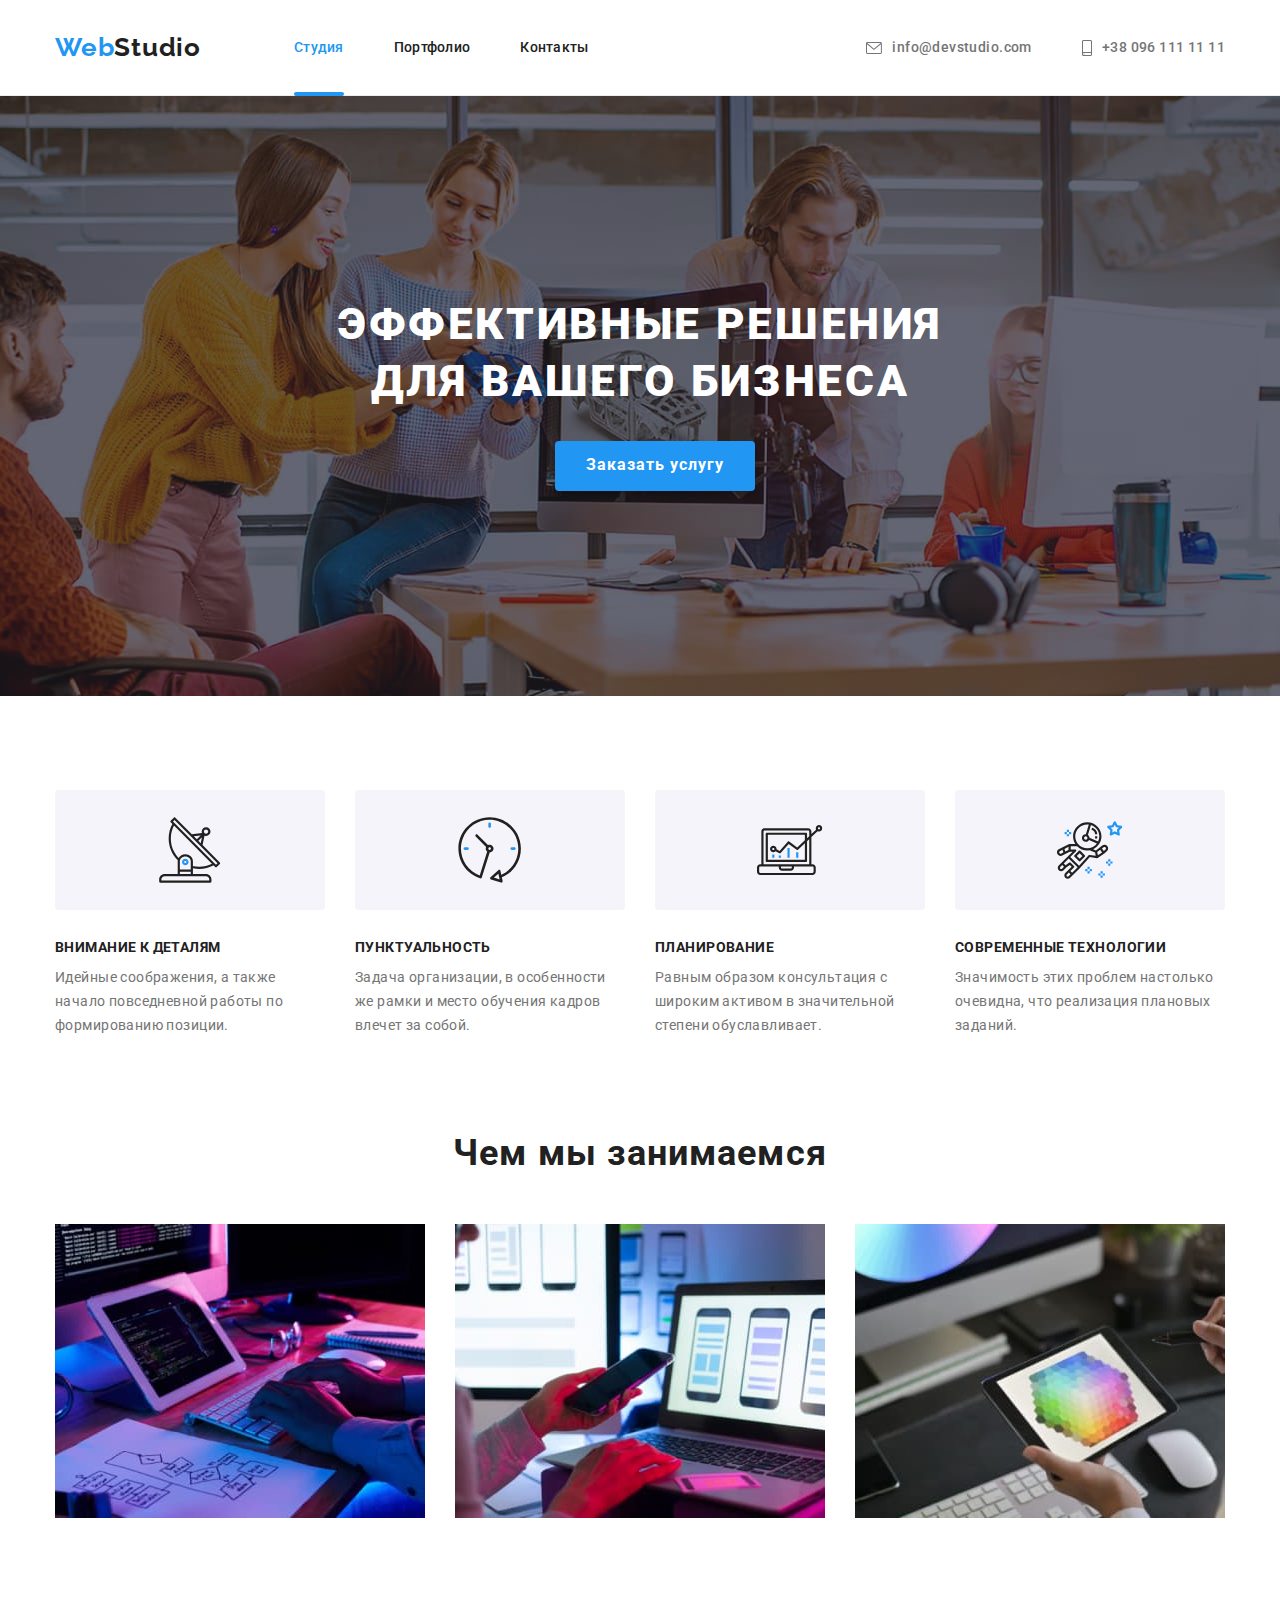
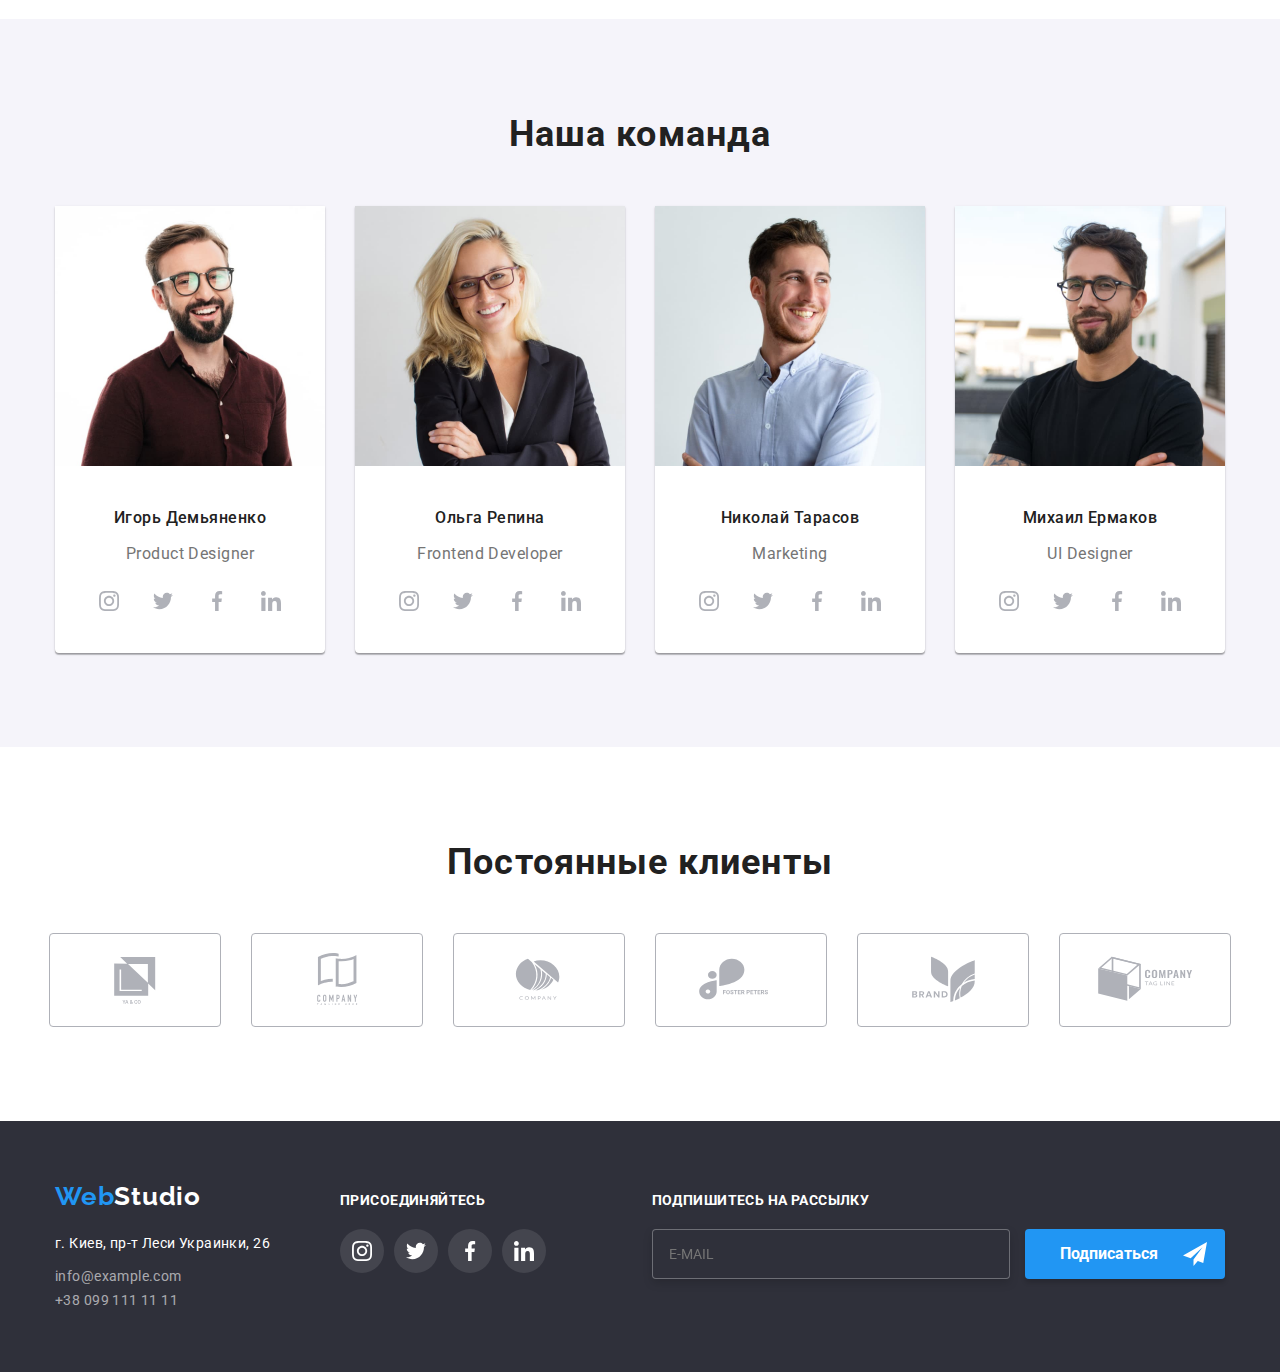
==== commit f7ad2d23: "dfgkjgfjkgfegfkegfj" ====
--- a/index.html
+++ b/index.html
@@ -22,7 +22,10 @@
                 <div class="nav-links">
 
                <nav class="nav">
-                    <a class="nav__logo--blue" href="#">Web<span class="logo__studio--black">Studio</span></a>
+                   <div class="logo">
+                       <a class="logo__web--blue" href="#">Web<span class="logo__studio--black">Studio</span></a>
+                    </div>
+                    
 
                 <ul class="menu-links">
 
@@ -68,22 +71,22 @@
         
         <section class="img-hero-section hero-section">
             <div class="conteiner">
-                <h1 class="hero-title">
+                <h1 class="hero-section__title">
                 Эффективные решения для вашего бизнеса
                 </h1>
         
-                <button data-modal-open class="hero-button" type="button">Заказать услугу</button>
+                <button data-modal-open class="hero-button" type="submit">Заказать услугу</button>
 
                 <div class="backdrop is-hidden" data-modal>
                     <div class="modal">
                         <div class="conteiner-modal">
-                            <p class="form-title">Оставьте свои данные, мы вам перезвоним</p>
+                            <p class="conteiner-modal__form-title">Оставьте свои данные, мы вам перезвоним</p>
 
                             <form>
                             <div class="form-item">
-                                <label class="label-item" for="username">Имя</label>
-                                <div class="input-item "><input class="input-inner" type="text" name="username" id="username">
-                                    <svg class="icon-item human">
+                                <label class="form-item__label" for="username">Имя</label>
+                                <div class="input-item "><input class="input-item__inner" type="text" name="username" id="username">
+                                    <svg class="input-item__icon human">
                                         <use href="./images/symbol-defs.svg#icon-man"></use>
                                     </svg>
                 
@@ -92,10 +95,10 @@
                             </div>
 
                             <div class="form-item">
-                                <label class="label-item" for="tel">Телефон</label>
+                                <label class="form-item__label" for="tel">Телефон</label>
                                 <div class="input-item">
-                                    <input class="input-inner" type="tel" id="tel">
-                                    <svg class="icon-item telephone">
+                                    <input class="input-item__inner" type="tel" id="tel">
+                                    <svg class="input-item__icon telephone">
                                         <use href="./images/symbol-defs.svg#icon-tel"></use>
                                     </svg>
                                 </div>
@@ -103,10 +106,10 @@
                             </div>
 
                             <div class="form-item">
-                                <label class="label-item" for="email">Почта</label>
+                                <label class="form-item__label" for="email">Почта</label>
                                 <div class="input-item">
-                                        <input class="input-inner" type="email" id="email">
-                                     <svg class="icon-item envelope">
+                                        <input class="input-item__inner" type="email" id="email">
+                                     <svg class="input-item__icon envelope">
                                         <use href="./images/symbol-defs.svg#icon-mail"></use>
                                     </svg>
                                 </div>
@@ -114,18 +117,18 @@
                             </div>
 
                             <div class="form-item">
-                                <label class="label-item" for="user-comment">Комментарий</label>
-                                <textarea class="input-item-text" id="user-comment" name="user-comment" rows="10"
+                                <label class="form-item__label" for="user-comment">Комментарий</label>
+                                <textarea class="form-item__text" id="user-comment" name="user-comment" rows="10"
                                     placeholder="Введите текст"></textarea>
                             </div>
 
                             <div class="terms-condition">
-                                <div class="terms-condition-inner">
-                                    <div class="check-box-control">
-                                       <input class="terms-condition-input visually-hidden" id="terms-condition" type="checkbox" name="terms-condition">              
-                                       <svg class="terms-condition-icon"><use href="./images/symbol-defs.svg#icon-check"></use>
+                                <div class="terms-condition__inner">
+                                    <div class="terms-condition__check-box-control">
+                                       <input class="terms-condition__input visually-hidden" id="terms-condition" type="checkbox" name="terms-condition">              
+                                       <svg class="terms-condition__icon"><use href="./images/symbol-defs.svg#icon-check"></use>
                                     </svg></div>
-                                        <label class="terms-condition-text" for="terms-condition">Соглашаюсь с рассылкой и принимаю <span><a class="terms-link"
+                                        <label class="terms-condition__text" for="terms-condition">Соглашаюсь с рассылкой и принимаю <span><a class="terms-link"
                                                     href="">Условия договора</a></span></label>
                                 </div>   
                             </div>
@@ -137,7 +140,7 @@
 
                         </div>
                         <button type="button" data-modal-close class="modal-close-button">
-                            <svg class="icon-close">
+                            <svg class="modal-close-button__icon-close">
                                 <use href="./images/symbol-defs.svg#icon-vector"></use>
                             </svg>
                         </button>
@@ -155,8 +158,8 @@
         
             <ul class="benefits">
                 <li class="list-item antenna">
-                    <div class="icon-section">
-                        <svg class="icon-antenna">
+                    <div class="list-item__icon-section">
+                        <svg class="list-item__icon-antenna">
                             <use href="./images/symbol-defs.svg#icon-antenna"></use>
                         </svg>
                     </div>
@@ -165,8 +168,8 @@
                 </li>
         
                 <li class="list-item clock">
-                    <div class="icon-section">
-                        <svg class="icon-clock">
+                    <div class="list-item__icon-section">
+                        <svg class="list-item__icon-clock">
                             <use href="./images/symbol-defs.svg#icon-clock"></use>
                         </svg>
                     </div>
@@ -175,8 +178,8 @@
                 </li>
         
                 <li class="list-item computer">
-                    <div class="icon-section">
-                        <svg class="icon-computer">
+                    <div class="list-item__icon-section">
+                        <svg class="list-item__icon-computer">
                             <use href="./images/symbol-defs.svg#icon-computer"></use>
                         </svg>
                     </div>
@@ -184,9 +187,9 @@
                     <p class="text">Равным образом консультация с широким активом в значительной степени обуславливает.</p>
                 </li>
         
-                <li class="list-item cosmonaut">
-                    <div class="icon-section">
-                        <svg class="icon-astronaut">
+                <li class="list-item astronaut">
+                    <div class="list-item__icon-section">
+                        <svg class="list-item__icon-astronaut">
                             <use href="./images/symbol-defs.svg#icon-astronaut"></use>
                         </svg>
                     </div>
@@ -229,33 +232,33 @@
             
                 <ul class="our-team">
                     <li>
-                        <img class="our-team-card" src="./images/img1.jpeg" alt="smiling man" >
+                        <img class="our-team__card" src="./images/img1.jpeg" alt="smiling man" >
                             <h3 class="name-title">Игорь Демьяненко</h3>
-                            <p class="profesions">Product Designer</p> 
+                            <p class="our-team__profesions">Product Designer</p> 
                             
                               <ul class="socials">
-                                <li class="socials-item">
-                                    <a class="area-icon" href="">
-                                    <svg class="social-link">
+                                <li class="socials__item">
+                                    <a class="socials__icon" href="">
+                                    <svg class="socials__link">
                                         <use href="./images/symbol-defs.svg#icon-instagram"></use>
                                     </svg></a>
                                 
                                 </li>
-                                <li class="socials-item">
-                                    <a href="" class="area-icon">
-                                    <svg class="social-link">
+                                <li class="socials__item">
+                                    <a href="" class="socials__icon">
+                                    <svg class="socials__link">
                                         <use href="./images/symbol-defs.svg#icon-twitter"></use>
                                     </svg></a>
                                 </li>
-                                <li class="socials-item">
-                                    <a href="" class="area-icon">
-                                    <svg class="social-link">
+                                <li class="socials__item">
+                                    <a href="" class="socials__icon">
+                                    <svg class="socials__link">
                                         <use href="./images/symbol-defs.svg#icon-facebook"></use>
                                     </svg></a>
                                 </li>
-                                <li class="socials-item">
-                                    <a href="" class="area-icon">
-                                    <svg class="social-link">
+                                <li class="socials__item">
+                                    <a href="" class="socials__icon">
+                                    <svg class="socials__link">
                                         <use href="./images/symbol-defs.svg#icon-linkedin"></use>
                                         </svg></a>
                                 </li>
@@ -263,33 +266,33 @@
                     </li>
                     
                     <li>
-                        <img class="our-team-card" src="./images/img2.jpeg" alt="smiling woman" width="270">
+                        <img class="our-team__card" src="./images/img2.jpeg" alt="smiling woman" width="270">
                         <h3 class="name-title">Ольга Репина</h3>
-                        <p class="profesions">Frontend Developer</p>
+                        <p class="our-team__profesions">Frontend Developer</p>
 
                         <ul class="socials">
-                            <li class="socials-item">
-                                <a class="area-icon" href="">
-                                    <svg class="social-link">
+                            <li class="socials__item">
+                                <a class="socials__icon" href="">
+                                    <svg class="socials__link">
                                         <use href="./images/symbol-defs.svg#icon-instagram"></use>
                                     </svg></a>
                         
                             </li>
-                            <li class="socials-item">
-                                <a href="" class="area-icon">
-                                    <svg class="social-link">
+                            <li class="socials__item">
+                                <a href="" class="socials__icon">
+                                    <svg class="socials__link">
                                         <use href="./images/symbol-defs.svg#icon-twitter"></use>
                                     </svg></a>
                             </li>
-                            <li class="socials-item">
-                                <a href="" class="area-icon">
-                                    <svg class="social-link">
+                            <li class="socials__item">
+                                <a href="" class="socials__icon">
+                                    <svg class="socials__link">
                                         <use href="./images/symbol-defs.svg#icon-facebook"></use>
                                     </svg></a>
                             </li>
-                            <li class="socials-item">
-                                <a href="" class="area-icon">
-                                    <svg class="social-link">
+                            <li class="socials__item">
+                                <a href="" class="socials__icon">
+                                    <svg class="socials__link">
                                         <use href="./images/symbol-defs.svg#icon-linkedin"></use>
                                     </svg></a>
                             </li>
@@ -297,33 +300,33 @@
                     </li>
             
                     <li>
-                        <img class="our-team-card" src="./images/img3.jpeg" alt="smiling man" width="270">
+                        <img class="our-team__card" src="./images/img3.jpeg" alt="smiling man" width="270">
                         <h3 class="name-title">Николай Тарасов</h3>
-                        <p class="profesions">Marketing</p>
+                        <p class="our-team__profesions">Marketing</p>
 
                         <ul class="socials">
-                            <li class="socials-item">
-                                <a class="area-icon" href="">
-                                    <svg class="social-link">
+                            <li class="socials__item">
+                                <a class="socials__icon" href="">
+                                    <svg class="socials__link">
                                         <use href="./images/symbol-defs.svg#icon-instagram"></use>
                                     </svg></a>
                         
                             </li>
-                            <li class="socials-item">
-                                <a href="" class="area-icon">
-                                    <svg class="social-link">
+                            <li class="socials__item">
+                                <a href="" class="socials__icon">
+                                    <svg class="socials__link">
                                         <use href="./images/symbol-defs.svg#icon-twitter"></use>
                                     </svg></a>
                             </li>
-                            <li class="socials-item">
-                                <a href="" class="area-icon">
-                                    <svg class="social-link">
+                            <li class="socials__item">
+                                <a href="" class="socials__icon">
+                                    <svg class="socials__link">
                                         <use href="./images/symbol-defs.svg#icon-facebook"></use>
                                     </svg></a>
                             </li>
-                            <li class="socials-item">
-                                <a href="" class="area-icon">
-                                    <svg class="social-link">
+                            <li class="socials__item">
+                                <a href="" class="socials__icon">
+                                    <svg class="socials__link">
                                         <use href="./images/symbol-defs.svg#icon-linkedin"></use>
                                     </svg></a>
                             </li>
@@ -331,33 +334,33 @@
                     </li>
             
                     <li>
-                        <img class="our-team-card" src="./images/img4.jpeg" alt="smiling man" width="270">
+                        <img class="our-team__card" src="./images/img4.jpeg" alt="smiling man" width="270">
                         <h3 class="name-title">Михаил Ермаков</h3>
-                        <p class="profesions">UI Designer</p>
+                        <p class="our-team__profesions">UI Designer</p>
 
                         <ul class="socials">
-                            <li class="socials-item">
-                                <a class="area-icon" href="">
-                                    <svg class="social-link">
+                            <li class="socials__item">
+                                <a class="socials__icon" href="">
+                                    <svg class="socials__link">
                                         <use href="./images/symbol-defs.svg#icon-instagram"></use>
                                     </svg></a>
                         
                             </li>
-                            <li class="socials-item">
-                                <a href="" class="area-icon">
-                                    <svg class="social-link">
+                            <li class="socials__item">
+                                <a href="" class="socials__icon">
+                                    <svg class="socials__link">
                                         <use href="./images/symbol-defs.svg#icon-twitter"></use>
                                     </svg></a>
                             </li>
-                            <li class="socials-item">
-                                <a href="" class="area-icon">
-                                    <svg class="social-link">
+                            <li class="socials__item">
+                                <a href="" class="socials__icon">
+                                    <svg class="socials__link">
                                         <use href="./images/symbol-defs.svg#icon-facebook"></use>
                                     </svg></a>
                             </li>
-                            <li class="socials-item">
-                                <a href="" class="area-icon">
-                                    <svg class="social-link">
+                            <li class="socials__item">
+                                <a href="" class="socials__icon">
+                                    <svg class="socials__link">
                                         <use href="./images/symbol-defs.svg#icon-linkedin"></use>
                                     </svg></a>
                             </li>
@@ -372,45 +375,45 @@
                 <h2 class="secondary-title">Постоянные клиенты</h2>
 
                 <ul class="our-clients">
-                    <li  class="our-clients-item">
-                        <a href="" class="our-clients-backgraund">
-                            <svg class="our-clients-link">
+                    <li  class="our-clients__item">
+                        <a href="" class="our-clients__backgraund">
+                            <svg class="our-clients__link">
                                 <use href="./images/symbol-defs.svg#icon-Client1"></use>
                             </svg>
                         </a>
 
                     </li>
-                    <li class="our-clients-item">
-                            <a href="" class="our-clients-backgraund">
-                                <svg class="our-clients-link">
+                    <li class="our-clients__item">
+                            <a href="" class="our-clients__backgraund">
+                                <svg class="our-clients__link">
                                     <use class="icon" href="./images/symbol-defs.svg#icon-Client2"></use>
                                 </svg>
                         </a>
                     </li>
-                    <li class="our-clients-item">
-                            <a href="" class="our-clients-backgraund">
-                                <svg class="our-clients-link">
+                    <li class="our-clients__item">
+                            <a href="" class="our-clients__backgraund">
+                                <svg class="our-clients__link">
                                     <use href="./images/symbol-defs.svg#icon-Client3"></use>
                                 </svg>
                         </a>
                     </li>
-                    <li class="our-clients-item">
-                            <a href="" class="our-clients-backgraund">
-                                <svg class="our-clients-link">
+                    <li class="our-clients__item">
+                            <a href="" class="our-clients__backgraund">
+                                <svg class="our-clients__link">
                                     <use href="./images/symbol-defs.svg#icon-Client4"></use>
                                 </svg>
                         </a>
                     </li>
-                    <li class="our-clients-item">
-                            <a href="" class="our-clients-backgraund">
-                                <svg class="our-clients-link">
+                    <li class="our-clients__item">
+                            <a href="" class="our-clients__backgraund">
+                                <svg class="our-clients__link">
                                     <use href="./images/symbol-defs.svg#icon-Client5"></use>
                                 </svg>
                         </a>
                     </li>
-                    <li class="our-clients-item">
-                            <a href="" class="our-clients-backgraund">
-                                <svg class="our-clients-link">
+                    <li class="our-clients__item">
+                            <a href="" class="our-clients__backgraund">
+                                <svg class="our-clients__link">
                                     <use href="./images/symbol-defs.svg#icon-Client6"></use>
                                 </svg>
                         </a>
@@ -425,56 +428,59 @@
         <footer class="footer">
         
             <div class="conteiner">
-                <div class="footer-main">
-        
-                    <div class="footer-one">
-                        <a class="footer-logo" href="./index.html">Web<span class="footer-studio">Studio</span></a>
+                <div class="footer-inner">
+        
+                    <div class="footer-first-row">
+                        <div class="footer-logo">
+                            <a class="footer-logo__web--blue" href="./index.html">Web<span class="footer-logo__studio--white">Studio</span></a>
+                        </div>
+                        
         
                         <address>
                             <ul>
                                 <li>
-                                    <p class="footer-adress">г. Киев, пр-т Леси Украинки, 26</p>
+                                    <p class="footer-first-row__adress">г. Киев, пр-т Леси Украинки, 26</p>
                                 </li>
         
                                 <li>
-                                    <a class="footer-mail" href="mailto:info@example.com">info@example.com</a>
+                                    <a class="footer-first-row__mail" href="mailto:info@example.com">info@example.com</a>
                                 </li>
         
         
                                 <li>
-                                    <a class="footer-mail-tel" href="tel:+380991111111">+38 099 111 11 11</a>
+                                    <a class="footer-first-row__tel" href="tel:+380991111111">+38 099 111 11 11</a>
                                 </li>
                             </ul>
                         </address>
                     </div>
         
                     <div class="footer-second-row">
-                        <b class="second-footer-title">присоединяйтесь</b>
-                        <ul class="socials-footer">
+                        <b class="footer-second-row__title">присоединяйтесь</b>
+                        <ul class="footer-second-row__socials">
                             <li>
-                                <a href="" class="area-icon-footer">
-                                    <svg class="social-link-footer">
+                                <a href="" class="footer-second-row__icon">
+                                    <svg class="footer-second-row__socials-link">
                                         <use href="./images/symbol-defs.svg#icon-instagram"></use>
                                     </svg></a>
                             </li>
         
                             <li>
-                                <a href="" class="area-icon-footer">
-                                    <svg class="social-link-footer">
+                                <a href="" class="footer-second-row__icon">
+                                    <svg class="footer-second-row__socials-link">
                                         <use href="./images/symbol-defs.svg#icon-twitter"></use>
                                     </svg></a>
                             </li>
         
                             <li>
-                                <a href="" class="area-icon-footer">
-                                    <svg class="social-link-footer">
+                                <a href="" class="footer-second-row__icon">
+                                    <svg class="footer-second-row__socials-link">
                                         <use href="./images/symbol-defs.svg#icon-facebook"></use>
                                     </svg></a>
                             </li>
         
                             <li>
-                                <a href="" class="area-icon-footer">
-                                    <svg class="social-link-footer">
+                                <a href="" class="footer-second-row__icon">
+                                    <svg class="footer-second-row__socials-link">
                                         <use href="./images/symbol-defs.svg#icon-linkedin"></use>
                                     </svg></a>
                             </li>
@@ -482,12 +488,12 @@
                     </div>
 
                     <form class="form-footer">
-                    <p class="form-footer-title">подпишитесь на рассылку</p>
+                    <p class="form-footer__title">подпишитесь на рассылку</p>
                     <label for="mail"></label>
                         <div class="form-footer-conteiner">
-                                <input class="form-footer-input" type="email" name="mail" id="mail" placeholder="E-mail" required>
+                                <input class="form-footer-conteiner__input" type="email" name="mail" id="mail" placeholder="E-mail" required>
                                 <button class="form-footer-button" type="submit">Подписаться</button>
-                                <svg class="footer-icon-send">
+                                <svg class="form-footer-button__icon">
                                     <use href="./images/symbol-defs.svg#icon-icon-send"></use>
                                 </svg>
                         </div>
--- a/css/styles.css
+++ b/css/styles.css
@@ -231,7 +231,7 @@
     background-color: var(--secondary-section-background)
 }
 
-.hero-title {
+.hero-section__title {
     max-width: 696px;
     display: inline-block;
     margin-bottom: 30px;
@@ -283,7 +283,7 @@
     gap: 30px;
 }
 
-.icon-section{
+.list-item__icon-section{
     display: flex;
     justify-content: center;
     align-items: center;
@@ -294,10 +294,10 @@
     background-color: var(--portfolio-buttons-bgc);
 }
 
-.icon-antenna,
-.icon-clock,
-.icon-computer,
-.icon-astronaut{
+.list-item__icon-antenna,
+.list-item__icon-clock,
+.list-item__icon-computer,
+.list-item__icon-astronaut{
     width: 65.32px;
     height: 70px;
     fill: var(--title-text-color);
@@ -314,20 +314,20 @@
     transition: background-color 250ms cubic-bezier(0.4, 0, 0.2, 1), filter 250ms cubic-bezier(0.4, 0, 0.2, 1);
 }
 
-.socials-item{
+.socials__item{
     width: 44px;
     height: 44px;
     transition: background-color 250ms cubic-bezier(0.4, 0, 0.2, 1), filter 250ms cubic-bezier(0.4, 0, 0.2, 1);
 }
 
-.social-link {
+.socials__link {
     width: 20px; 
     height: 20px;
     fill: var(--fill-socials); 
     transition: background-color 250ms cubic-bezier(0.4, 0, 0.2, 1), filter 250ms cubic-bezier(0.4, 0, 0.2, 1);
 }
 
-.area-icon{
+.socials__icon{
     display: flex;
     width: 100%;
     height: 100%;
@@ -338,15 +338,15 @@
 
 }
 
-.area-icon:hover, 
-.area-icon:focus, 
-.area-icon:active{
+.socials__icon:hover, 
+.socials__icon:focus, 
+.socials__icon:active{
     background-color: var(--accent-color);
 }
 
-.area-icon:hover .social-link, 
-.area-icon:focus .social-link,
-.area-icon:active .social-link{
+.socials__icon:hover .socials__link, 
+.socials__icon:focus .socials__link,
+.socials__icon:active .socials__link{
     fill: var(--secont-title-text-color)
 }
 
@@ -359,7 +359,7 @@
     transition: border 250ms cubic-bezier(0.4, 0, 0.2, 1), border-radius 250ms cubic-bezier(0.4, 0, 0.2, 1);
 }
 
-.our-clients-link {
+.our-clients__link {
     width: 170px;
     height: 92px;
     fill: var(--fill-socials);
@@ -367,15 +367,15 @@
 
 }
 
-.our-clients-link:hover {
+.our-clients__link:hover {
     fill: var(--accent-color);
 }
 
-.our-clients-link:focus {
+.our-clients__link:focus {
     fill: var(--accent-color);
 }
 
-.our-clients-backgraund{
+.our-clients__backgraund{
     width: 100%;
     height:100%;
     display: flex;
@@ -385,19 +385,12 @@
     border-radius: 4px;
 }
 
-.our-clients-backgraund:hover{
+.our-clients__backgraund:hover{
     border-color: var(--accent-color);
 }
 
-.our-clients-backgraund:focus {
+.our-clients__backgraund:focus {
     border-color: var(--accent-color);
-}
-
-img{
-    display: block;
-    width: 100%;
-    max-height: auto;
-    margin-right: 0;
 }
 
 .photos{
@@ -421,14 +414,14 @@
     gap: 30px;
 }
 
-.our-team-card{
+.our-team__card{
     padding-bottom: 30px;
     margin-right: 0;
     width: 270px;
     
 }
 
-.our-team > li{
+.our-team>li{
     background-color: var(--background-color);
     box-shadow: 0px 1px 3px rgba(0, 0, 0, 0.12), 0px 1px 1px rgba(0, 0, 0, 0.14), 0px 2px 1px rgba(0, 0, 0, 0.2);
     border-radius: 0px 0px 4px 4px;
@@ -439,18 +432,7 @@
     background-color: var(--grey-bgc);
 }
 
-.description{
-    color: var(--text-color);
-    font-family: 'Roboto',sans-serif;
-    font-style: normal;
-    font-weight: 400;
-    font-size: 16px;
-    line-height: 1.88;
-    letter-spacing: 0.03em;
-    margin-bottom: 20px;
-}
-
-.profesions{
+.our-team__profesions{
     margin-bottom: 16px;
     text-align: center;
     color: var(--text-color);
@@ -490,16 +472,6 @@
     letter-spacing: 0.03em;
 }
 
-.third-title{
-    color: var(--title-text-color);
-    font-family: 'Roboto', sans-serif;
-    font-style: normal;
-    font-weight: 700;
-    font-size: 18px;
-    line-height: 2;
-    letter-spacing: 0.06em;
-}
-
 .h3-title{
     margin-bottom: 10px;
     text-align: left;
@@ -531,7 +503,7 @@
 
 /*logo*/
 
-.nav__logo--blue{
+.logo__web--blue{
     display: flex;
     color: var(--accent-color);
     text-decoration: none;
@@ -554,26 +526,6 @@
 }
 
 
-/*main-cards-block*/
-
-
-.main-cards-block{
-    display: flex;
-    flex-wrap: wrap;
-    gap: 30px;
-}
-
-.cards-section{
-    margin-top: 94px;
-    margin-bottom: 94px;
-}
-
-.img{
-    padding-bottom: 0;
-    padding-top: 0;
-    overflow: hidden;
-    
-}
 
 /*nav-portfolio*/
 
@@ -584,8 +536,6 @@
     justify-content: center;
     gap: 8px;
 }
-
-/*portfolio-buttons*/
 
 .portfolio-buttons{
     max-width: 145px;
@@ -630,7 +580,49 @@
 
 /*cards-portfolio*/
 
-.card {
+.main-cards-block {
+    display: flex;
+    flex-wrap: wrap;
+    gap: 30px;
+}
+
+.card-link-portfolio {
+    position: relative;
+    overflow: hidden;
+    display: block;
+    width: 370px;
+    text-decoration: none;
+    overflow: hidden;
+
+}
+
+.product-thumb {
+    position: relative;
+    overflow: hidden;
+}
+
+.product-thumb__img {
+    display: block;
+    width: 100%;
+    max-height: auto;
+    margin-right: 0;
+}
+
+.product-thumb__description {
+    position: absolute;
+    top: 0;
+    left: 0;
+    font-size: 18px;
+    line-height: 1.56;
+    letter-spacing: 0.03em;
+    color: var(--secont-title-text-color);
+    background-color: rgba(33, 150, 243, 0.9);
+    padding: 63px 24px;
+    transform: translateY(100%);
+    transition: transform 250ms cubic-bezier(0.4, 0, 0.2, 1);
+}
+
+.card-bottom {
     overflow: hidden;
     left: 0;
     bottom: 10px;
@@ -642,49 +634,30 @@
     border-bottom: 1px solid var(--portfolio-border-color);
 }
 
-
-.card-link-portfolio{
-    position: relative;
-    overflow: hidden;
-    display: block;
-    width: 370px;
-    text-decoration: none;
-    overflow: hidden;
-   
-} 
-
-.product-thumb {
-    position: relative;
-    overflow: hidden;
-}
-
-.card-link-portfolio:hover .product-thumb-description,
-.card-link-portfolio:focus .product-thumb-description {
+.card-bottom__title {
+    color: var(--title-text-color);
+    font-family: 'Roboto', sans-serif;
+    font-style: normal;
+    font-weight: 700;
+    font-size: 18px;
+    line-height: 2;
+    letter-spacing: 0.06em;
+}
+
+.card-bottom__description {
+    color: var(--text-color);
+    font-family: 'Roboto', sans-serif;
+    font-style: normal;
+    font-weight: 400;
+    font-size: 16px;
+    line-height: 1.88;
+    letter-spacing: 0.03em;
+    margin-bottom: 20px;
+}
+
+.card-link-portfolio:hover .product-thumb__description,
+.card-link-portfolio:focus .product-thumb__description {
     transform: translateY(0);
-}
-
-.product-thumb-description {
-    position: absolute;
-    top: 0;
-    left: 0;
-    font-size: 18px;
-    line-height: 1.56;
-    letter-spacing: 0.03em;
-    color: var(--secont-title-text-color);
-    background-color: rgba(33, 150, 243, 0.9);
-    padding: 63px 24px;
-    transform: translateY(100%);
-    transition: transform 250ms cubic-bezier(0.4, 0, 0.2, 1);
-}
-
-.inner-section{
-    overflow: hidden;
-    position: relative;
-    display: flex;
-    justify-content: center;
-    align-items: center;
-    width: 100%;
-    height: 100%;
 }
 
 .card-link-portfolio:hover, 
@@ -697,12 +670,7 @@
 
 /*footer*/
 
-.footer{
-    padding: 60px 0;
-    background-color: var(--secondary-section-background);
-}
-
-.footer-logo {
+.footer-logo__web--blue{
     display: flex;
     margin-bottom: 20px;
     color: var(--accent-color);
@@ -714,11 +682,16 @@
     letter-spacing: 0.03em;
 }
 
-.footer-studio{
+.footer-logo__studio--white{
     color: var(--secont-title-text-color);
 }
 
-.footer-adress{
+.footer {
+    padding: 60px 0;
+    background-color: var(--secondary-section-background);
+}
+
+.footer-first-row__adress{
     margin: 0;
     margin-bottom: 9px;
     color: var(--secont-title-text-color);
@@ -730,7 +703,7 @@
     letter-spacing: 0.03em;
 }
 
-.footer-mail {
+.footer-first-row__mail {
     margin-top: 0;
     margin-bottom: 9px;
     color: var(--footer-adress-color);
@@ -742,7 +715,7 @@
     line-height: 1.7;
 }
 
-.footer-mail-tel{
+.footer-first-row__tel{
     margin-top: 0;
     margin-bottom: 0;
     color: var(--footer-adress-color);
@@ -755,25 +728,26 @@
 
 }
 
-.footer-mail-tel:hover,
-.footer-mail:hover{
+.footer-first-row__tel:hover,
+.footer-first-row__mail:hover{
    color: var(--accent-color);
 }
 
-.footer-mail-tel:focus,
-.footer-mail:focus {
-    color: var(--accent-color);
-}
-
-.socials-footer{
+.footer-second-row {
+    display: inline-block;
+    margin-left: 70px;
+}
+
+.footer-second-row__socials{
     display: flex;
     border: none;
     justify-content: center;
     gap: 10px;
     margin-bottom:0px;
-}
-
-.second-footer-title{
+    
+}
+
+.footer-second-row__title{
     display: block;
     align-items: baseline;
     color: var(--secont-title-text-color);
@@ -787,7 +761,7 @@
     margin-bottom: 20px;
 }
 
-.area-icon-footer{
+.footer-second-row__icon{
     display: flex;
     width: 44px;
     height: 44px;
@@ -798,41 +772,36 @@
     background: rgba(255, 255, 255, 0.1);
 }
 
-.social-link-footer {
+.footer-second-row__socials-link{
     width: 20px;
     height: 20px;
     fill: var(--secont-title-text-color);
     transition: background-color 250ms cubic-bezier(0.4, 0, 0.2, 1);
 }
 
-.area-icon-footer:hover,
-.area-icon-footer:focus,
-.area-icon-footer:active {
+.footer-second-row__icon:hover,
+.footer-second-row__icon:focus,
+.footer-second-row__icon:active {
     background-color: var(--accent-color);
 }
 
-.area-icon-footer:hover .social-link,
-.area-icon-footer:focus .social-link,
-.area-icon-footer:active .social-link {
+.footer-second-row__icon:hover .footer-second-row__socials-link,
+.footer-second-row__icon:focus .footer-second-row__socials-link,
+.footer-second-row__icon:active .footer-second-row__socials-link {
     fill: var(--secont-title-text-color)
 }
 
-.footer-main {
+.footer-inner {
     display: flex;
     align-items: baseline;
     justify-content: space-between;
 }
 
-.footer-one{
+.footer-first-row{
     display: block;
 }
 
-.footer-second-row{
-    display: inline-block;
-    margin-left: 70px;
-} 
-
-.form-footer-title{
+.form-footer__title{
     margin-bottom: 20px;
     font-family: 'Roboto' sans-serif;
     font-style: normal;
@@ -844,7 +813,7 @@
     color: var(--secont-title-text-color);
 }
 
-.form-footer-input{
+.form-footer-conteiner__input{
     width: 358px;
     height: 50px;
     background: var(--secondary-section-background);
@@ -859,7 +828,7 @@
     color: rgba(255, 255, 255, 0.6);
 }
 
-.form-footer-input:hover {
+.form-footer-conteiner__input:hover {
     border-color: var(--accent-color);
 }
     
@@ -880,7 +849,7 @@
     line-height: 1.87;
     cursor: pointer;
     color: var(--secont-title-text-color);
-    transition: transform 250ms cubic-bezier(0.4, 0, 0.2, 1) scale(0.2);
+    transition: background-color 250ms cubic-bezier(0.4, 0, 0.2, 1) scale(0.2);
 }
 
 .form-footer-button:hover,
@@ -889,19 +858,7 @@
 }
 
 
-.form-title{
-    font-family: 'Roboto' sans-serif;
-    font-style: normal;
-    font-weight: 700;
-    font-size: 20px;
-    line-height: 1.15;
-    text-align: center;
-    letter-spacing: 0.03em;
-    color: var(--title-text-color);
-    margin-bottom: 12px;
-}
-
-.footer-icon-send{
+.form-footer-button__icon{
     position: absolute;
     width: 24px;
     height: 24px;
@@ -972,15 +929,15 @@
     background-color: inherit;
 }
 
-.icon-close {
+.modal-close-button__icon-close {
     display: block;
     width: 11px;
     height: 11px;
     fill: #000000;
 }
 
-.icon-close:hover,
-.icon-close:focus {
+.modal-close-button__icon-close:hover,
+.modal-close-button__icon-close:focus {
     fill: var(--accent-color);
 }
 
@@ -990,6 +947,18 @@
     margin-right: 0;
 }
 
+.conteiner-modal__form-title {
+    font-family: 'Roboto' sans-serif;
+    font-style: normal;
+    font-weight: 700;
+    font-size: 20px;
+    line-height: 1.15;
+    text-align: center;
+    letter-spacing: 0.03em;
+    color: var(--title-text-color);
+    margin-bottom: 12px;
+}
+
 .form-item{
     display: flex;
     flex-direction: column;
@@ -998,7 +967,7 @@
     height: 100%;
 }
 
-.label-item{
+.form-item__label{
     position: relative;
     display: flex;
     padding-left: 0;
@@ -1014,7 +983,7 @@
 }
 
 
-.check-box-control{
+.terms-condition__check-box-control{
     display: flex;
     align-items: center;
     position: absolute;
@@ -1028,7 +997,13 @@
     border-radius: 2px;
 }
 
-.input-inner{
+.input-item {
+    position: relative;
+    width: 100%;
+    height: 100%;
+}
+
+.input-item__inner{
     display: flex;
     margin-bottom: 10px;
     padding-left: 40px;
@@ -1040,24 +1015,18 @@
     transition: transform 250ms cubic-bezier(0.4, 0, 0.2, 1)
 }
 
-.input-item{
-    position: relative;
-    width: 100%;
-    height: 100%;
-}
-
-.input-inner:hover,
-.input-inner:focus{
+.input-item__inner:hover,
+.input-item__inner:focus{
     border-color: var(--accent-color);
    
 }
 
-.input-inner:hover + .icon-item,
-.input-inner:focus +.icon-item{
+.input-item__inner:hover + .input-item__icon,
+.input-item__inner:focus +.input-item__icon{
     fill: var(--accent-color);
 }
 
-.icon-item{
+.input-item__icon{
     position: absolute;
     display: flex;
     top:50%;
@@ -1075,7 +1044,12 @@
     height: 13px;
 }
 
-.input-item-text{
+.envelope{
+    width: 15px;
+    height: 12px;
+}
+
+.form-item__text{
     padding: 12px 16px;
     margin-bottom: 20px;
     resize: none;
@@ -1087,12 +1061,12 @@
     transition: transform 250ms cubic-bezier(0.4, 0, 0.2, 1)
 }
 
-.input-item-text:hover,
-.input-item-text:focus{
+.form-item__text:hover,
+.form-item__text:focus{
     border-color: var(--accent-color);
 }
 
-.input-item-text:hover + .icon-item{
+.form-item__text:hover + .icon-item{
     fill: var(--accent-color);
 }
 
@@ -1101,7 +1075,7 @@
     margin-bottom: 30px;
 }
 
-.terms-condition-text{
+.terms-condition__text{
     position: relative;
     font-family: 'Roboto' sans-serif;
     font-style: normal;
@@ -1141,7 +1115,7 @@
     color: var(--accent-color);
 }
 
-.terms-condition-input{
+.terms-condition__input{
     width: 16px;
     height: 15px;
     opacity: 0;
@@ -1149,7 +1123,7 @@
     border-radius: 2px;
 }
 
-.terms-condition-icon{
+.terms-condition__icon{
     position: absolute;
     width: 16px;
     margin-left: -1px;
@@ -1161,17 +1135,17 @@
     border-radius: 2px;
 }
 
-.terms-condition-inner{
+.terms-condition__inner{
     display: flex;
     justify-content: center;
     align-items: center;
     position: relative;
 }
 
-.terms-condition-input:checked + .terms-condition-icon{
+.terms-condition__input:checked + .terms-condition__icon{
     opacity: 1;
 }
 
-.check-box-control:active{
+.terms-condition__check-box-control:active{
     opacity: 1;
 }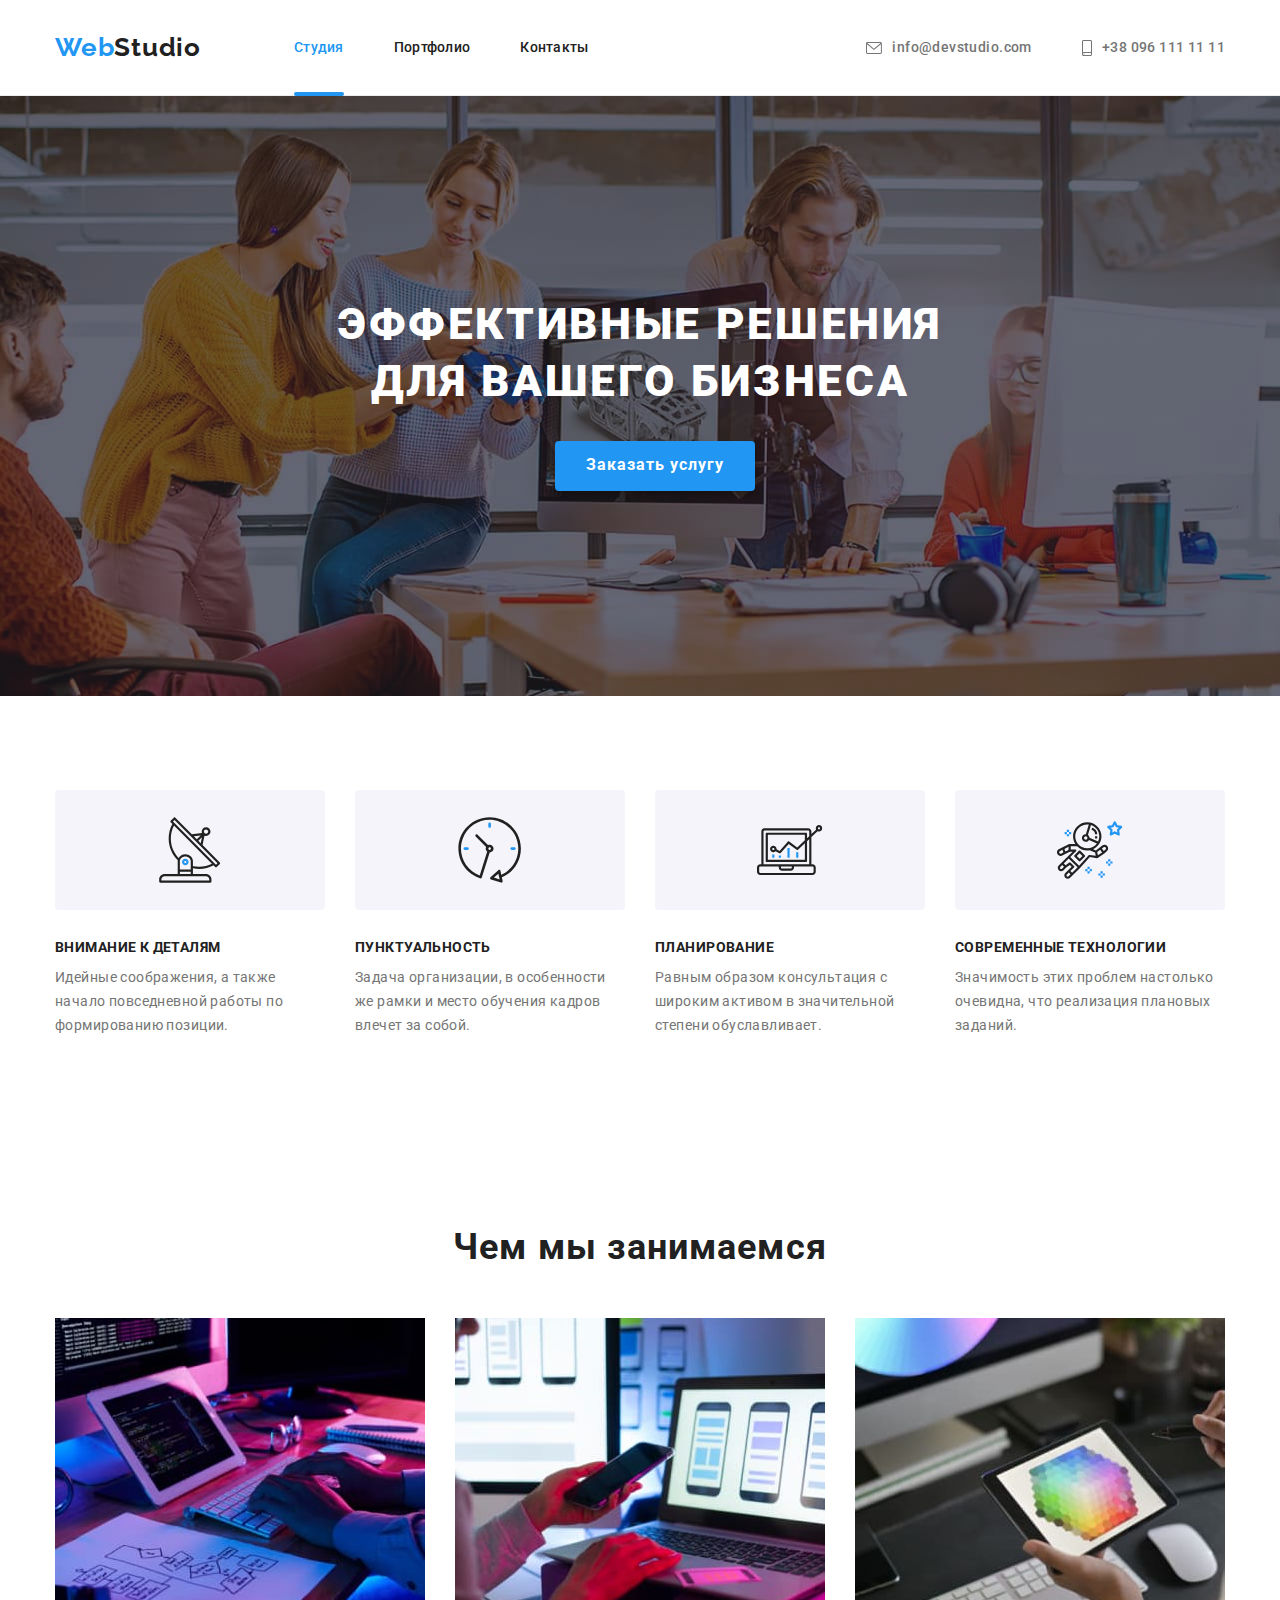
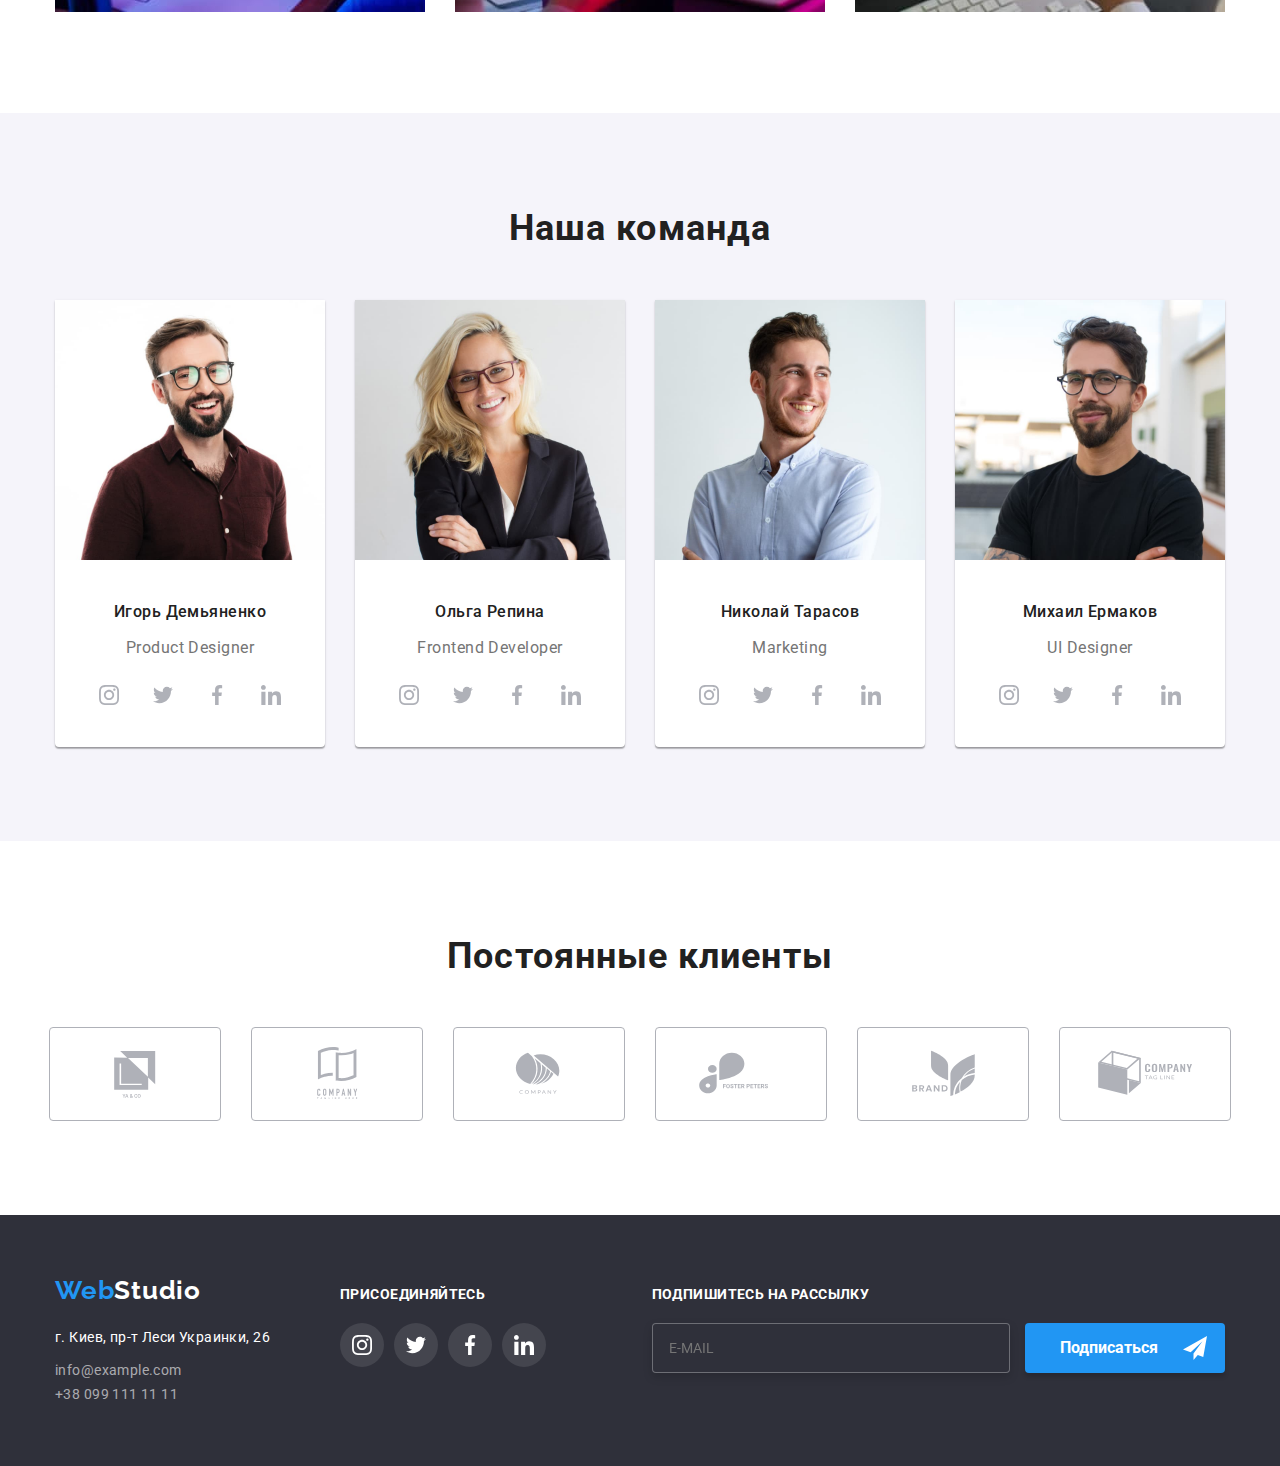
==== commit 95eb715c: "jhglhhfflhflhjfhjlf" ====
--- a/index.html
+++ b/index.html
@@ -11,7 +11,7 @@
     <link href="https://fonts.googleapis.com/css2?family=Raleway:wght@700&family=Roboto:wght@400;500;700;900&display=swap"
         rel="stylesheet">
         <link rel="stylesheet" href="https://cdnjs.cloudflare.com/ajax/libs/modern-normalize/1.1.0/modern-normalize.min.css">
-        <link rel="stylesheet" href="./css/styles.css">
+        <link rel="stylesheet" href="./css/main.min.css">
 </head>
 
 <body>
@@ -128,7 +128,7 @@
                                        <input class="terms-condition__input visually-hidden" id="terms-condition" type="checkbox" name="terms-condition">              
                                        <svg class="terms-condition__icon"><use href="./images/symbol-defs.svg#icon-check"></use>
                                     </svg></div>
-                                        <label class="terms-condition__text" for="terms-condition">Соглашаюсь с рассылкой и принимаю <span><a class="terms-link"
+                                        <label class="terms-condition__text" for="terms-condition">Соглашаюсь с рассылкой и принимаю <span><a class="terms-condition__link"
                                                     href="">Условия договора</a></span></label>
                                 </div>   
                             </div>
@@ -226,7 +226,7 @@
 
        
         
-        <section class="grey-bgc section">
+        <section class="section grey-bgc">
             <div class="conteiner">
                 <h2 class="secondary-title">Наша команда</h2>
             
--- a/css/main.min.css
+++ b/css/main.min.css
@@ -0,0 +1 @@
+html{scroll-behavior:smooth}*,*::before,*::after{box-sizing:border-box}:root{--accent-color: #2196F3;--text-color: #757575;--background-color: #ffffff;--title-text-color: #212121;--secont-title-text-color: #ffffff;--secondary-section-background: #2F303A;--footer-adress-color: rgba(255, 255, 255, 0.6);--portfolio-buttons-bgc: #F5F4FA;--grey-bgc: #F5F4FA;--light-grey-bgc: #E5E5E5;--head-border-color: #ECECEC;--portfolio-border-color: #EEEEEE;--fill-socials: #AFB1B8;--button-bgc-hover: #1976d2}a,p,h1,h2,h3,h4,ul,li{margin:0;padding:0}ul{list-style:none}body{color:var(--text-color);background-color:var(--background-color);font-family:"Roboto",sans-serif;font-size:14px;line-height:1.7;letter-spacing:.03em}.conteiner{max-width:1200px;padding:0 15px;margin:0 auto}.footer{padding:60px 0;background-color:var(--secondary-section-background)}.footer-logo__web--blue{display:flex;margin-bottom:20px;color:var(--accent-color);text-decoration:none;font-family:"Raleway",sans-serif;font-weight:700;font-size:26px;line-height:1.2;letter-spacing:.03em}.footer-logo__studio--white{color:var(--secont-title-text-color)}.footer-first-row{display:block}.footer-first-row__adress{margin:0;margin-bottom:9px;color:var(--secont-title-text-color);text-decoration:none;font-family:"Roboto",sans-serif;font-style:normal;font-size:14px;line-height:1.7;letter-spacing:.03em}.footer-first-row__mail{margin-top:0;margin-bottom:9px;color:var(--footer-adress-color);text-decoration:none;font-family:"Roboto",sans-serif;font-weight:400;font-style:normal;font-size:14px;line-height:1.7}.footer-first-row__tel{margin-top:0;margin-bottom:0;color:var(--footer-adress-color);text-decoration:none;font-family:"Roboto",sans-serif;font-weight:400;font-style:normal;font-size:14px;line-height:1.7}.footer-first-row__tel:hover,.footer-first-row__mail:hover{color:var(--accent-color)}.footer-second-row{display:inline-block;margin-left:70px}.footer-second-row__socials{display:flex;border:none;justify-content:center;gap:10px;margin-bottom:0px}.footer-second-row__title{display:block;align-items:baseline;color:var(--secont-title-text-color);font-family:"Roboto" sans-serif;font-style:normal;font-weight:700;font-size:14px;line-height:1.14;letter-spacing:.03em;text-transform:uppercase;margin-bottom:20px}.footer-second-row__icon{display:flex;width:44px;height:44px;justify-content:center;align-items:center;border-radius:50%;fill:var(--secont-title-text-color);background:rgba(255,255,255,.1)}.footer-second-row__socials-link{width:20px;height:20px;fill:var(--secont-title-text-color);transition:background-color 250ms cubic-bezier(0.4, 0, 0.2, 1)}.footer-second-row__icon:hover,.footer-second-row__icon:focus,.footer-second-row__icon:active{background-color:var(--accent-color)}.footer-second-row__icon:hover .footer-second-row__socials-link,.footer-second-row__icon:focus .footer-second-row__socials-link,.footer-second-row__icon:active .footer-second-row__socials-link{fill:var(--secont-title-text-color)}.footer-inner{display:flex;align-items:baseline;justify-content:space-between}.form-footer__title{margin-bottom:20px;font-family:"Roboto" sans-serif;font-style:normal;font-weight:700;font-size:14px;line-height:1.14;letter-spacing:.03em;text-transform:uppercase;color:var(--secont-title-text-color)}.form-footer-conteiner{position:relative}.form-footer-conteiner__input{width:358px;height:50px;background:var(--secondary-section-background);border:1px solid rgba(255,255,255,.3);filter:drop-shadow(0px 4px 4px rgba(0, 0, 0, 0.15));border-radius:4px;padding-left:16px;padding-right:16px;padding-top:15px;padding-bottom:15px;text-transform:uppercase;color:rgba(255,255,255,.6)}.form-footer-conteiner__input:hover{border-color:var(--accent-color)}.form-footer-button{margin-left:12px;width:200px;height:50px;border:none;background:var(--accent-color);box-shadow:0px 4px 4px rgba(0,0,0,.15);border-radius:4px;padding-left:29px;padding-right:62px;font-family:"Roboto" sans-serif;font-style:normal;font-weight:700;font-size:16px;line-height:1.87;cursor:pointer;color:var(--secont-title-text-color);transition:background-color 250ms cubic-bezier(0.4, 0, 0.2, 1) scale(0.2)}.form-footer-button:hover,.form-footer-button:focus{background-color:var(--button-bgc-hover)}.form-footer-button__icon{position:absolute;width:24px;height:24px;right:18px;top:50%;transform:translateY(-50%)}.header-section{padding-top:32px;padding-bottom:32px;border-bottom:1px solid var(--head-border-color)}.adress-head__item{display:flex;align-items:center;fill:var(--text-color)}.adress-head__item:hover{fill:var(--accent-color)}.adress-head__icon-smartphone:hover{fill:var(--accent-color)}.adress-head li:not(:last-child){margin-right:50px}.backdrop{position:fixed;top:0;left:0;width:100%;height:100%;background:rgba(0,0,0,.2);opacity:1;transition:opacity 250ms cubic-bezier(0.4, 0, 0.2, 1),visibility 250ms cubic-bezier(0.4, 0, 0.2, 1);z-index:1}.backdrop.is-hidden{opacity:0;pointer-events:none;visibility:hidden}.backdrop.is-hidden .modal{transform:translate(-50%, -50%) scale(0.6)}.modal{width:528px;max-height:581px;height:100%;position:absolute;top:50%;left:50%;padding:40px 40px;background:var(--secont-title-text-color);box-shadow:0px 1px 3px rgba(0,0,0,.12),0px 1px 1px rgba(0,0,0,.14),0px 2px 1px rgba(0,0,0,.2);border-radius:4px;transform:translate(-50%, -50%) scale(1);transition:transform 250ms cubic-bezier(0.4, 0, 0.2, 1)}.modal-close-button{position:absolute;top:8px;right:8px;display:flex;justify-content:center;align-items:center;width:30px;height:30px;margin:0;padding:0;color:rgba(0,0,0,0);border:1px solid rgba(0,0,0,.1);border-radius:50%;cursor:pointer;background-color:inherit}.modal-close-button__icon-close{display:block;width:11px;height:11px;fill:#000}.modal-close-button__icon-close:hover,.modal-close-button__icon-close:focus{fill:var(--accent-color)}.form-footer{display:block;margin-left:auto;margin-right:0}.conteiner-modal__form-title{font-family:"Roboto" sans-serif;font-style:normal;font-weight:700;font-size:20px;line-height:1.15;text-align:center;letter-spacing:.03em;color:var(--title-text-color);margin-bottom:12px}.form-item{display:flex;flex-direction:column;justify-content:start;width:100%;height:100%}.form-item__label{position:relative;display:flex;padding-left:0;margin-bottom:4px;font-family:"Roboto" sans-serif;font-style:normal;font-weight:400;font-size:12px;line-height:1.16;letter-spacing:.01em;letter-spacing:.01em;color:var(--text-color)}.form-item__text{padding:12px 16px;margin-bottom:20px;resize:none;width:448px;height:120px;border:1px solid rgba(33,33,33,.2);border-radius:4px;color:var(--title-text-color);transition:transform 250ms cubic-bezier(0.4, 0, 0.2, 1)}.form-item__text:hover,.form-item__text:focus{border-color:var(--accent-color);color:var(--title-text-color)}.form-item__text:hover+.icon-item{fill:var(--accent-color)}.terms-condition__text{position:relative;font-family:"Roboto" sans-serif;font-style:normal;font-weight:400;font-size:14px;line-height:1.71;letter-spacing:.03em;color:var(--text-color);padding-left:36px;margin-bottom:30px}.terms-condition__check-box-control{display:flex;align-items:center;position:absolute;left:0;top:2px;margin-left:13.5px;width:16px;height:15px;background-color:var(--secont-title-text-color);border:1px solid var(--title-text-color);border-radius:2px}.terms-condition__link{color:var(--accent-color)}.terms-condition__input{width:16px;height:15px;opacity:0;border:1px solid var(--title-text-color);border-radius:2px}.terms-condition__icon{position:absolute;width:16px;margin-left:-1px;height:15px;opacity:0;background-color:var(--accent-color);fill:var(--white-color);border:rgba(0,0,0,0);border-radius:2px}.terms-condition__inner{display:flex;justify-content:center;align-items:center;position:relative}.terms-condition__input:checked+.terms-condition__icon{opacity:1}.terms-condition__check-box-control:active{opacity:1}.input-item{position:relative;width:100%;height:100%}.input-item__inner{display:flex;margin-bottom:10px;padding-left:40px;width:448px;height:40px;border:1px solid rgba(33,33,33,.2);border-radius:4px;color:var(--title-text-color);transition:transform 250ms cubic-bezier(0.4, 0, 0.2, 1)}.input-item__inner:hover,.input-item__inner:focus{border-color:var(--accent-color);color:var(--title-text-color)}.input-item__inner:hover+.input-item__icon,.input-item__inner:focus+.input-item__icon{fill:var(--accent-color)}.input-item__icon{position:absolute;display:flex;top:50%;left:12px;transform:translateY(-75%)}.human{width:12px;height:12px}.telephone{width:13px;height:13px}.envelope{width:15px;height:12px}.submit-button{width:200px;height:50px;background:var(--accent-color);box-shadow:0px 4px 4px rgba(0,0,0,.15);border-radius:4px;color:var(--secont-title-text-color);border:hidden;transition:background-color 250ms cubic-bezier(0.4, 0, 0.2, 1) scale(0.2);cursor:pointer;font-family:"Roboto" sans-serif;font-style:normal;font-weight:700;font-size:16px;line-height:1.88;letter-spacing:.06em;color:var(--secont-title-text-color)}.submit-button:hover,.submit-button:focus{background-color:var(--button-bgc-hover)}.nav{display:flex}.nav-links{display:flex;align-items:center;align-content:center}.menu-links{display:flex;gap:50px;align-items:center;justify-content:space-evenly;margin-left:93px}.menu-links__nav-link{position:relative;color:var(--title-text-color);font-weight:500;font-size:14px;line-height:1.14;letter-spacing:.02em;text-decoration:none}.menu-links__nav-link:hover{color:var(--accent-color)}.menu-links__nav-link:focus{color:var(--accent-color)}.menu-links__nav-link.current{color:var(--accent-color)}.menu-links__nav-link.current::after{position:absolute;content:"";width:100%;height:4px;top:53px;left:0%;background-color:var(--accent-color);border-radius:2px}.adress-head{display:flex;justify-content:right;margin-left:auto;align-content:center}.adress-head__tel{display:flex;gap:10px;text-decoration:none;color:var(--text-color);font-family:"Roboto",sans-serif;font-style:normal;font-weight:500;font-size:14px;line-height:1.14;align-items:center}.adress-head__link-mail{display:flex;gap:10px;text-decoration:none;color:var(--text-color);font-family:"Roboto",sans-serif;font-style:normal;font-weight:500;font-size:14px;line-height:1.14;align-items:center}.adress-head__link-mail:hover,.adress-head :focus{color:var(--accent-color)}.adress-head__link-mail:hover,.adress-head :focus{fill:var(--accent-color)}.adress-head__tel:hover,.adress-head :focus{color:var(--accent-color)}.section{padding:94px 0}.hidden-title{position:absolute;width:1px;height:1px;margin:-1px;border:0;padding:0;white-space:nowrap;-webkit-clip-path:inset(100%);clip-path:inset(100%);clip:rect(0 0 0 0);overflow:hidden}.secondary-title{margin-top:0;margin-bottom:50px;text-align:center;color:var(--title-text-color);font-family:"Roboto",sans-serif;font-style:normal;font-weight:700;font-size:36px;line-height:1.17;letter-spacing:.03em}.h3-title{margin-bottom:10px;text-align:left;color:var(--title-text-color);font-family:"Roboto",sans-serif;font-style:normal;font-weight:700;font-size:14px;line-height:1.14;letter-spacing:.03em;text-transform:uppercase}.text{text-align:left}.name-title{margin-bottom:10px;text-align:center;color:var(--title-text-color);font-family:"Roboto",sans-serif;font-style:normal;font-weight:500;font-size:16px;line-height:1.9;letter-spacing:.03em}.benefits{display:flex;justify-content:space-evenly;gap:30px}.list-item__icon-section{display:flex;justify-content:center;align-items:center;width:270px;height:120px;border-radius:4px;margin-bottom:30px;background-color:var(--portfolio-buttons-bgc)}.list-item__icon-antenna,.list-item__icon-clock,.list-item__icon-computer,.list-item__icon-astronaut{width:65.32px;height:70px;fill:var(--title-text-color)}.hero-section{padding:0 auto;margin:0 auto}.hero-section__title{max-width:696px;display:inline-block;margin-bottom:30px;font-family:"Roboto",sans-serif;font-style:normal;font-weight:900;font-size:44px;line-height:1.3;text-align:center;letter-spacing:.06em;text-transform:uppercase;color:var(--secont-title-text-color)}.img-hero-section{max-width:1600px;height:600px;margin-left:auto;margin-right:auto;background-image:linear-gradient(to right, rgba(47, 48, 58, 0.4), rgba(47, 48, 58, 0.4)),url(../images/hero-section.jpeg);background-repeat:no-repeat;background-position:center;background-size:cover;padding:200px 0;text-align:center;background-color:var(--secondary-section-background)}.hero-button{display:flex;justify-content:space-evenly;align-items:center;margin-left:500px;width:200px;height:50px;color:var(--secont-title-text-color);background-color:var(--accent-color);font-family:"Roboto",sans-serif;font-style:normal;font-weight:700;font-size:16px;line-height:1.9;text-align:center;letter-spacing:.06em;cursor:pointer;box-shadow:0px 4px 4px rgba(0,0,0,.15);border-radius:4px;border:hidden;transition:transform 250ms cubic-bezier(0.4, 0, 0.2, 1) scale(0.2)}.hero-button:focus,.hero-button:hover,.hero-button:active{background-color:var(--button-bgc-hover)}.logo__web--blue{display:flex;color:var(--accent-color);text-decoration:none;font-family:"Raleway",sans-serif;font-weight:700;font-size:26px;line-height:1.2;letter-spacing:.03em}.logo__studio--black{display:flex;color:var(--title-text-color);text-decoration:none;font-family:"Raleway",sans-serif;font-weight:700;font-size:26px;line-height:1.2;letter-spacing:.03em}.our-clients{display:flex;justify-content:center;gap:30px;transition:border 250ms cubic-bezier(0.4, 0, 0.2, 1),border-radius 250ms cubic-bezier(0.4, 0, 0.2, 1)}.our-clients__link{width:170px;height:92px;fill:var(--fill-socials);transition:fill 250ms cubic-bezier(0.4, 0, 0.2, 1)}.our-clients__link:hover{fill:var(--accent-color)}.our-clients__link:focus{fill:var(--accent-color)}.our-clients__backgraund{width:100%;height:100%;display:flex;justify-items:center;align-items:center;border:1px solid var(--fill-socials);border-radius:4px}.our-clients__backgraund:hover{border-color:var(--accent-color)}.our-clients__backgraund:focus{border-color:var(--accent-color)}.our-team{display:flex;justify-content:space-evenly;gap:30px}.our-team__profesions{margin-bottom:16px;text-align:center;color:var(--text-color);font-family:"Roboto",sans-serif;font-style:normal;font-weight:400;font-size:16px;line-height:1.19;letter-spacing:.03em}.our-team__card{padding-bottom:30px;margin-right:0;width:270px}.our-team>li{background-color:var(--background-color);box-shadow:0px 1px 3px rgba(0,0,0,.12),0px 1px 1px rgba(0,0,0,.14),0px 2px 1px rgba(0,0,0,.2);border-radius:0px 0px 4px 4px}.grey-bgc{background-color:var(--grey-bgc)}.socials{display:flex;border:none;justify-content:center;gap:10px;margin-bottom:30px;transition:background-color 250ms cubic-bezier(0.4, 0, 0.2, 1),filter 250ms cubic-bezier(0.4, 0, 0.2, 1)}.socials__item{width:44px;height:44px;transition:background-color 250ms cubic-bezier(0.4, 0, 0.2, 1),filter 250ms cubic-bezier(0.4, 0, 0.2, 1)}.socials__link{width:20px;height:20px;fill:var(--fill-socials);transition:background-color 250ms cubic-bezier(0.4, 0, 0.2, 1),filter 250ms cubic-bezier(0.4, 0, 0.2, 1)}.socials__icon{display:flex;width:100%;height:100%;justify-content:center;align-items:center;border-radius:50%;fill:var(--fill-socials)}.socials__icon:hover,.socials__icon:focus,.socials__icon:active{background-color:var(--accent-color)}.socials__icon:hover .socials__link,.socials__icon:focus .socials__link,.socials__icon:active .socials__link{fill:var(--secont-title-text-color)}.what-we-do{display:flex;justify-content:space-evenly;gap:30px;width:370}.main-cards-block{display:flex;flex-wrap:wrap;gap:30px}.card-link-portfolio{position:relative;overflow:hidden;display:block;width:370px;text-decoration:none;overflow:hidden}.card-link-portfolio:hover .product-thumb__description,.card-link-portfolio:focus .product-thumb__description{transform:translateY(0)}.card-link-portfolio:hover,.card-link-portfolio:focus{box-shadow:0px 1px 1px rgba(0,0,0,.12),0px 4px 4px rgba(0,0,0,.06),1px 4px 6px rgba(0,0,0,.16)}.product-thumb{position:relative;overflow:hidden}.product-thumb__img{display:block;width:100%;max-height:auto;margin-right:0}.product-thumb__description{position:absolute;top:0;left:0;font-size:18px;line-height:1.56;letter-spacing:.03em;color:var(--secont-title-text-color);background-color:rgba(33,150,243,.9);padding:63px 24px;transform:translateY(100%);transition:transform 250ms cubic-bezier(0.4, 0, 0.2, 1)}.card-bottom{overflow:hidden;left:0;bottom:10px;margin-top:0;padding-top:20px;padding-left:24px;border-left:1px solid var(--portfolio-border-color);border-right:1px solid var(--portfolio-border-color);border-bottom:1px solid var(--portfolio-border-color)}.card-bottom__title{color:var(--title-text-color);font-family:"Roboto",sans-serif;font-style:normal;font-weight:700;font-size:18px;line-height:2;letter-spacing:.06em}.card-bottom__description{color:var(--text-color);font-family:"Roboto",sans-serif;font-style:normal;font-weight:400;font-size:16px;line-height:1.88;letter-spacing:.03em;margin-bottom:20px}.portfolio-header-section{padding:32px;border-bottom:1px solid var(--head-border-color)}.nav-portfolio{margin-bottom:50px;display:flex;align-items:center;justify-content:center;gap:8px}.portfolio-buttons{max-width:145px;height:38px;gap:8px;margin-top:0;margin-bottom:0;border-radius:4px;border-style:hidden;font-family:"Roboto",sans-serif;font-style:normal;font-weight:500;font-size:16px;line-height:1.62;text-align:center;letter-spacing:.03em;color:var(--title-text-color);background-color:var(--portfolio-buttons-bgc);transition:background-color 250ms cubic-bezier(0.4, 0, 0.2, 1),color 250ms cubic-bezier(0.4, 0, 0.2, 1),box-shadow 250ms cubic-bezier(0.4, 0, 0.2, 1)}.portfolio-buttons__text{padding-left:22px;padding-right:22px}.portfolio-buttons:hover{color:var(--secont-title-text-color);background-color:var(--accent-color);box-shadow:0px 3px 1px rgba(0,0,0,.1),0px 1px 2px rgba(0,0,0,.08),0px 2px 2px rgba(0,0,0,.12);border-radius:4px}.portfolio-buttons:focus{color:var(--secont-title-text-color);background-color:var(--accent-color);box-shadow:0px 3px 1px rgba(0,0,0,.1),0px 1px 2px rgba(0,0,0,.08),0px 2px 2px rgba(0,0,0,.12);border-radius:4px}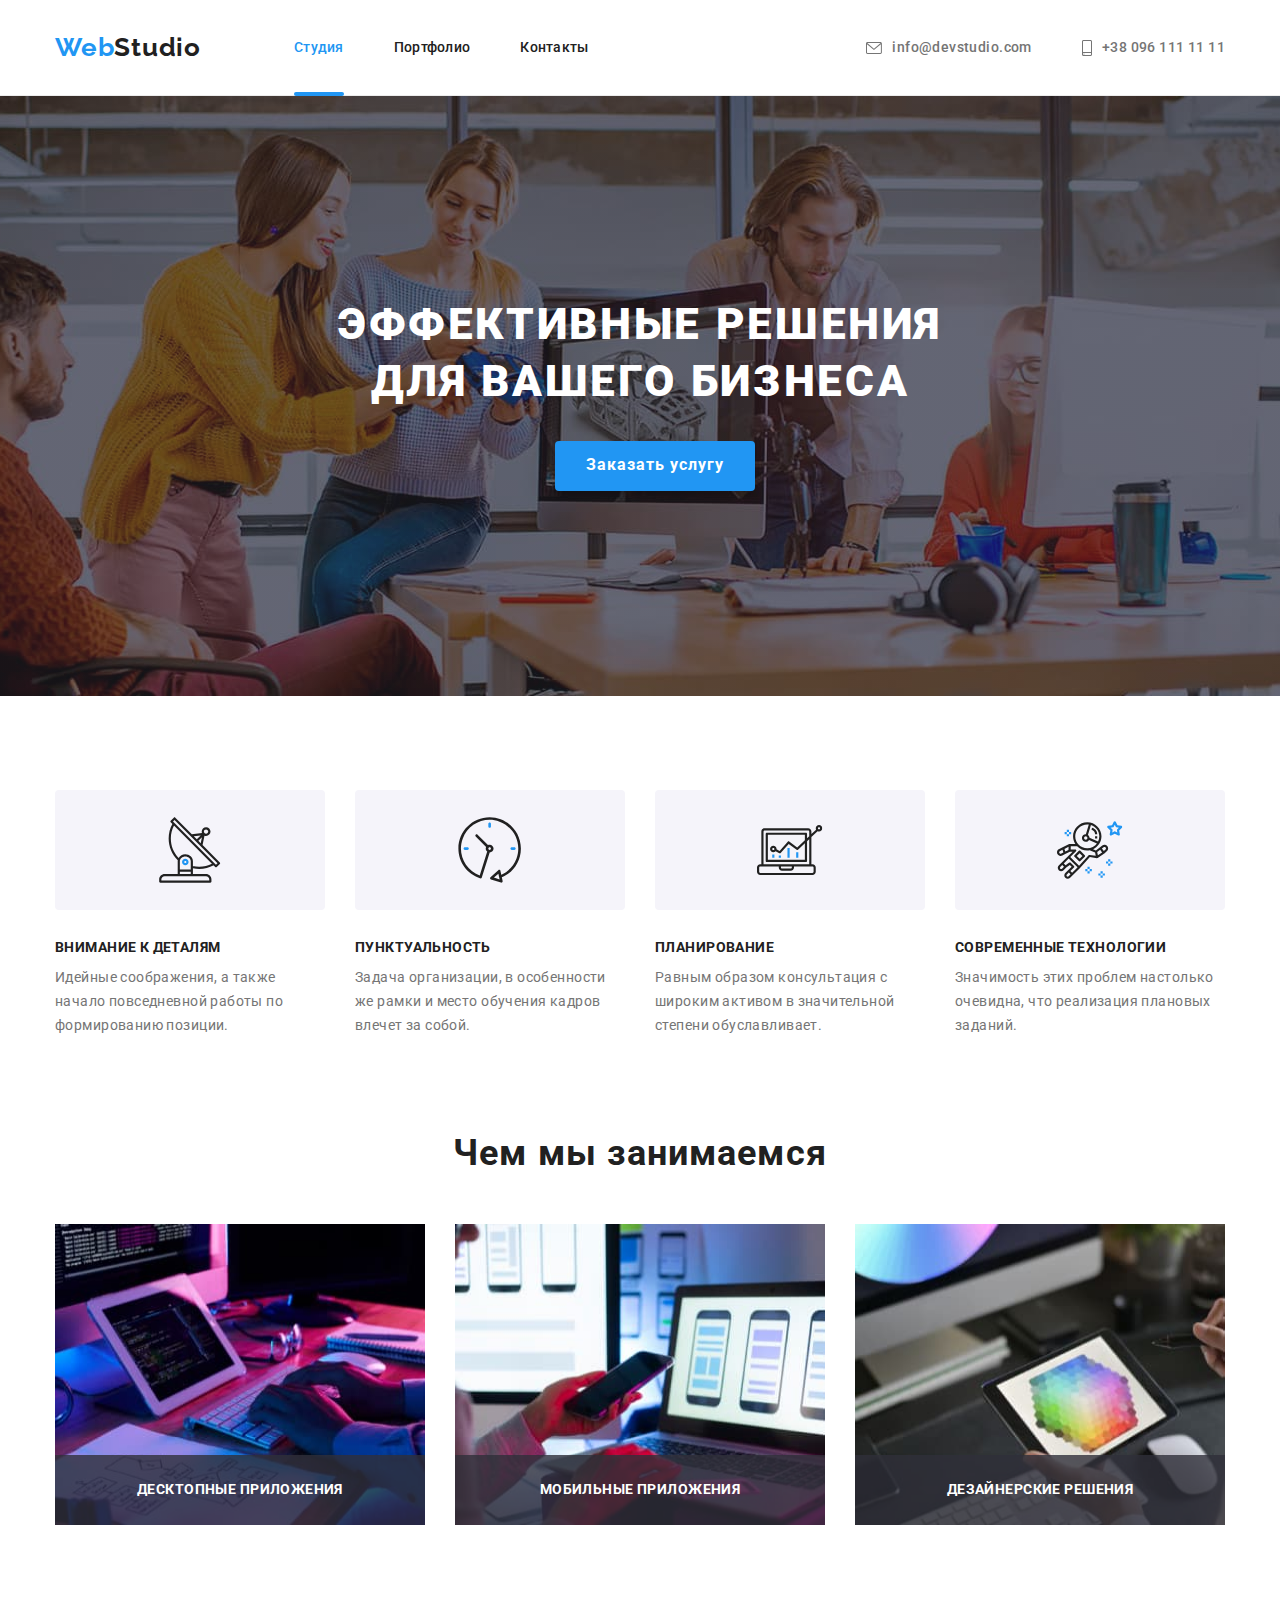
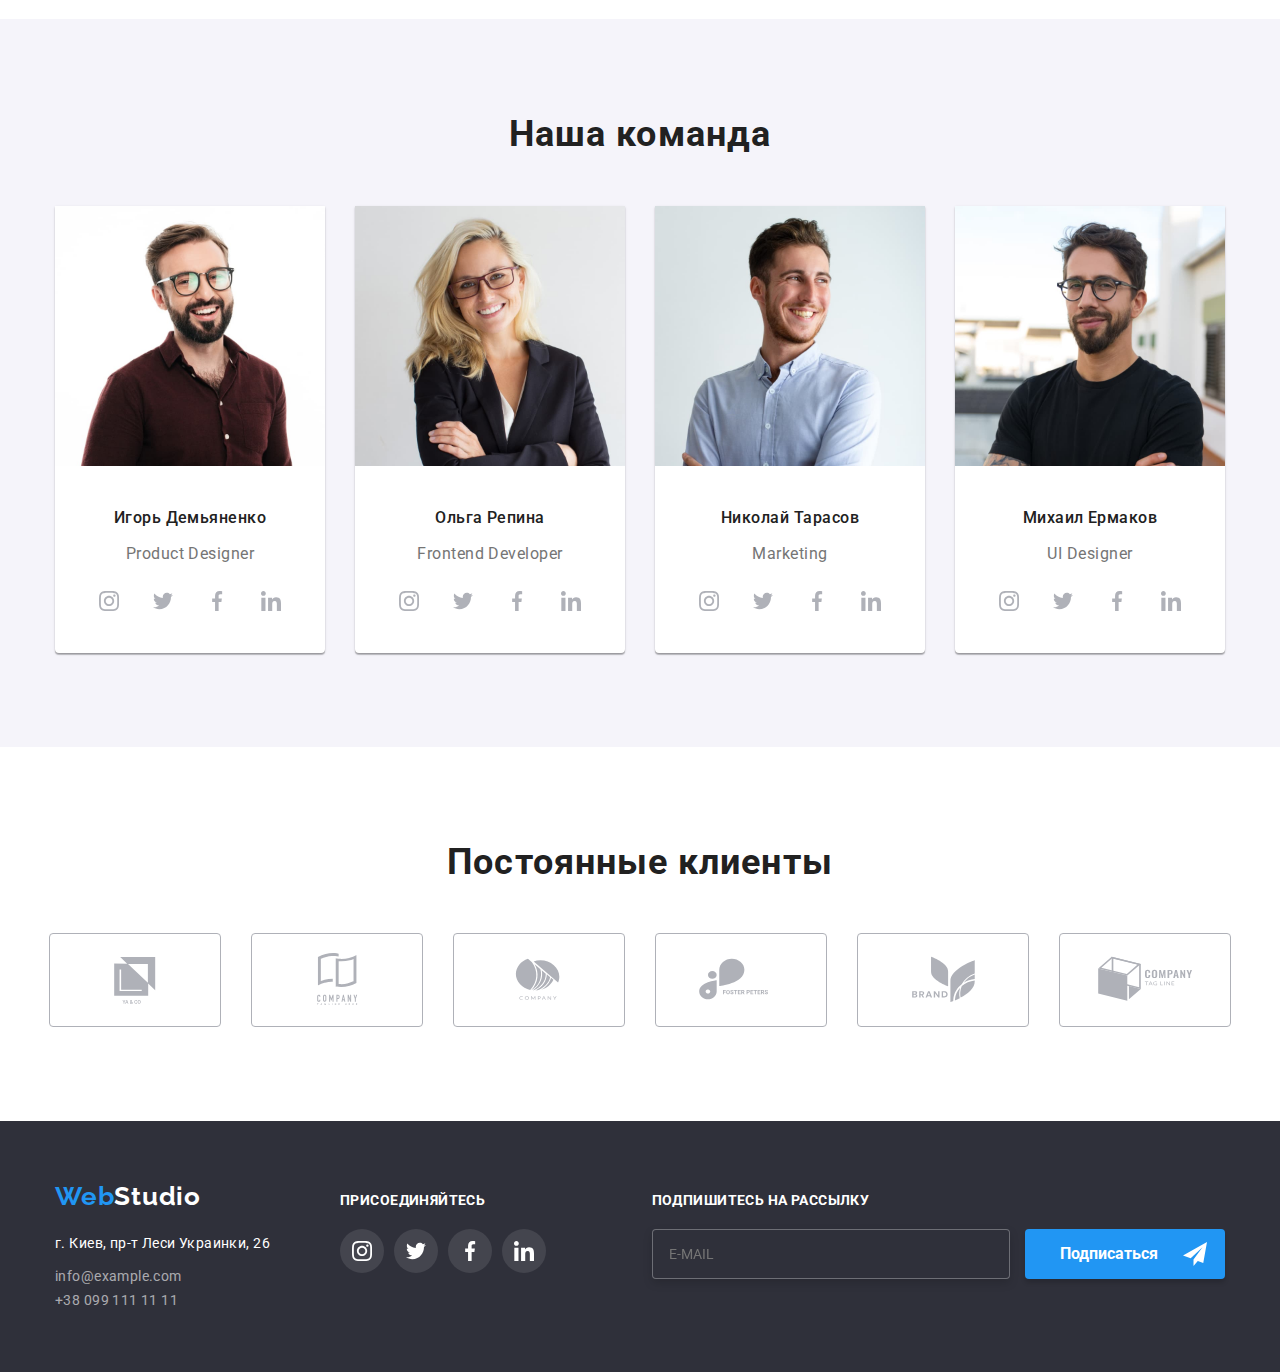
==== commit 6ddb55bd: "jfgdigdkgdkghdkhd" ====
--- a/index.html
+++ b/index.html
@@ -5,13 +5,12 @@
     <meta charset="UTF-8">
     <meta http-equiv="X-UA-Compatible" content="IE=edge">
     <meta name="viewport" content="width=device-width, initial-scale=1.0">
-    <title>Homework 5</title>
+    <title>Homework 7</title>
     <link rel="preconnect" href="https://fonts.googleapis.com">
     <link rel="preconnect" href="https://fonts.gstatic.com" crossorigin>
-    <link href="https://fonts.googleapis.com/css2?family=Raleway:wght@700&family=Roboto:wght@400;500;700;900&display=swap"
-        rel="stylesheet">
-        <link rel="stylesheet" href="https://cdnjs.cloudflare.com/ajax/libs/modern-normalize/1.1.0/modern-normalize.min.css">
-        <link rel="stylesheet" href="./css/main.min.css">
+    <link href="https://fonts.googleapis.com/css2?family=Raleway:wght@700&family=Roboto:wght@400;500;700;900&display=swap" rel="stylesheet">
+    <link rel="stylesheet" href="https://cdnjs.cloudflare.com/ajax/libs/modern-normalize/1.1.0/modern-normalize.min.css">
+    <link rel="stylesheet" href="./css/main.min.css">
 </head>
 
 <body>
@@ -209,16 +208,25 @@
     <h2 class="secondary-title">Чем мы занимаемся</h2>
 
     <ul class="what-we-do">
-        <li>
-            <img src="./images/box1.jpeg" alt="computer">
+        <li class="what-we-do__item">
+            <img class="what-we-do__img" src="./images/box1.jpeg" alt="computer">
+            <div class="what-we-do__overlay--computer">
+                <p class="what-we-do__text">десктопные приложения</p>
+            </div>
         </li>
 
-        <li>
-            <img src="./images/box2.jpeg" alt="telephone">
+        <li class="what-we-do__item">
+            <img class="what-we-do__img" src="./images/box2.jpeg" alt="telephone">
+            <div class="what-we-do__overlay--telephone">
+                <p class="what-we-do__text">мобильные приложения</p>
+            </div>
         </li>
 
-        <li>
-            <img src="./images/box3.jpeg" alt="tablet">
+        <li class="what-we-do__item">
+            <img class="what-we-do__img" src="./images/box3.jpeg" alt="tablet">
+            <div class="what-we-do__overlay--tablet">
+                <p class="what-we-do__text">дезайнерские решения</p>
+            </div>
         </li>
     </ul>
 </div>
@@ -226,7 +234,7 @@
 
        
         
-        <section class="section grey-bgc">
+        <section class="section main-section-bgc">
             <div class="conteiner">
                 <h2 class="secondary-title">Наша команда</h2>
             
--- a/css/main.min.css
+++ b/css/main.min.css
@@ -1 +1 @@
-html{scroll-behavior:smooth}*,*::before,*::after{box-sizing:border-box}:root{--accent-color: #2196F3;--text-color: #757575;--background-color: #ffffff;--title-text-color: #212121;--secont-title-text-color: #ffffff;--secondary-section-background: #2F303A;--footer-adress-color: rgba(255, 255, 255, 0.6);--portfolio-buttons-bgc: #F5F4FA;--grey-bgc: #F5F4FA;--light-grey-bgc: #E5E5E5;--head-border-color: #ECECEC;--portfolio-border-color: #EEEEEE;--fill-socials: #AFB1B8;--button-bgc-hover: #1976d2}a,p,h1,h2,h3,h4,ul,li{margin:0;padding:0}ul{list-style:none}body{color:var(--text-color);background-color:var(--background-color);font-family:"Roboto",sans-serif;font-size:14px;line-height:1.7;letter-spacing:.03em}.conteiner{max-width:1200px;padding:0 15px;margin:0 auto}.footer{padding:60px 0;background-color:var(--secondary-section-background)}.footer-logo__web--blue{display:flex;margin-bottom:20px;color:var(--accent-color);text-decoration:none;font-family:"Raleway",sans-serif;font-weight:700;font-size:26px;line-height:1.2;letter-spacing:.03em}.footer-logo__studio--white{color:var(--secont-title-text-color)}.footer-first-row{display:block}.footer-first-row__adress{margin:0;margin-bottom:9px;color:var(--secont-title-text-color);text-decoration:none;font-family:"Roboto",sans-serif;font-style:normal;font-size:14px;line-height:1.7;letter-spacing:.03em}.footer-first-row__mail{margin-top:0;margin-bottom:9px;color:var(--footer-adress-color);text-decoration:none;font-family:"Roboto",sans-serif;font-weight:400;font-style:normal;font-size:14px;line-height:1.7}.footer-first-row__tel{margin-top:0;margin-bottom:0;color:var(--footer-adress-color);text-decoration:none;font-family:"Roboto",sans-serif;font-weight:400;font-style:normal;font-size:14px;line-height:1.7}.footer-first-row__tel:hover,.footer-first-row__mail:hover{color:var(--accent-color)}.footer-second-row{display:inline-block;margin-left:70px}.footer-second-row__socials{display:flex;border:none;justify-content:center;gap:10px;margin-bottom:0px}.footer-second-row__title{display:block;align-items:baseline;color:var(--secont-title-text-color);font-family:"Roboto" sans-serif;font-style:normal;font-weight:700;font-size:14px;line-height:1.14;letter-spacing:.03em;text-transform:uppercase;margin-bottom:20px}.footer-second-row__icon{display:flex;width:44px;height:44px;justify-content:center;align-items:center;border-radius:50%;fill:var(--secont-title-text-color);background:rgba(255,255,255,.1)}.footer-second-row__socials-link{width:20px;height:20px;fill:var(--secont-title-text-color);transition:background-color 250ms cubic-bezier(0.4, 0, 0.2, 1)}.footer-second-row__icon:hover,.footer-second-row__icon:focus,.footer-second-row__icon:active{background-color:var(--accent-color)}.footer-second-row__icon:hover .footer-second-row__socials-link,.footer-second-row__icon:focus .footer-second-row__socials-link,.footer-second-row__icon:active .footer-second-row__socials-link{fill:var(--secont-title-text-color)}.footer-inner{display:flex;align-items:baseline;justify-content:space-between}.form-footer__title{margin-bottom:20px;font-family:"Roboto" sans-serif;font-style:normal;font-weight:700;font-size:14px;line-height:1.14;letter-spacing:.03em;text-transform:uppercase;color:var(--secont-title-text-color)}.form-footer-conteiner{position:relative}.form-footer-conteiner__input{width:358px;height:50px;background:var(--secondary-section-background);border:1px solid rgba(255,255,255,.3);filter:drop-shadow(0px 4px 4px rgba(0, 0, 0, 0.15));border-radius:4px;padding-left:16px;padding-right:16px;padding-top:15px;padding-bottom:15px;text-transform:uppercase;color:rgba(255,255,255,.6)}.form-footer-conteiner__input:hover{border-color:var(--accent-color)}.form-footer-button{margin-left:12px;width:200px;height:50px;border:none;background:var(--accent-color);box-shadow:0px 4px 4px rgba(0,0,0,.15);border-radius:4px;padding-left:29px;padding-right:62px;font-family:"Roboto" sans-serif;font-style:normal;font-weight:700;font-size:16px;line-height:1.87;cursor:pointer;color:var(--secont-title-text-color);transition:background-color 250ms cubic-bezier(0.4, 0, 0.2, 1) scale(0.2)}.form-footer-button:hover,.form-footer-button:focus{background-color:var(--button-bgc-hover)}.form-footer-button__icon{position:absolute;width:24px;height:24px;right:18px;top:50%;transform:translateY(-50%)}.header-section{padding-top:32px;padding-bottom:32px;border-bottom:1px solid var(--head-border-color)}.adress-head__item{display:flex;align-items:center;fill:var(--text-color)}.adress-head__item:hover{fill:var(--accent-color)}.adress-head__icon-smartphone:hover{fill:var(--accent-color)}.adress-head li:not(:last-child){margin-right:50px}.backdrop{position:fixed;top:0;left:0;width:100%;height:100%;background:rgba(0,0,0,.2);opacity:1;transition:opacity 250ms cubic-bezier(0.4, 0, 0.2, 1),visibility 250ms cubic-bezier(0.4, 0, 0.2, 1);z-index:1}.backdrop.is-hidden{opacity:0;pointer-events:none;visibility:hidden}.backdrop.is-hidden .modal{transform:translate(-50%, -50%) scale(0.6)}.modal{width:528px;max-height:581px;height:100%;position:absolute;top:50%;left:50%;padding:40px 40px;background:var(--secont-title-text-color);box-shadow:0px 1px 3px rgba(0,0,0,.12),0px 1px 1px rgba(0,0,0,.14),0px 2px 1px rgba(0,0,0,.2);border-radius:4px;transform:translate(-50%, -50%) scale(1);transition:transform 250ms cubic-bezier(0.4, 0, 0.2, 1)}.modal-close-button{position:absolute;top:8px;right:8px;display:flex;justify-content:center;align-items:center;width:30px;height:30px;margin:0;padding:0;color:rgba(0,0,0,0);border:1px solid rgba(0,0,0,.1);border-radius:50%;cursor:pointer;background-color:inherit}.modal-close-button__icon-close{display:block;width:11px;height:11px;fill:#000}.modal-close-button__icon-close:hover,.modal-close-button__icon-close:focus{fill:var(--accent-color)}.form-footer{display:block;margin-left:auto;margin-right:0}.conteiner-modal__form-title{font-family:"Roboto" sans-serif;font-style:normal;font-weight:700;font-size:20px;line-height:1.15;text-align:center;letter-spacing:.03em;color:var(--title-text-color);margin-bottom:12px}.form-item{display:flex;flex-direction:column;justify-content:start;width:100%;height:100%}.form-item__label{position:relative;display:flex;padding-left:0;margin-bottom:4px;font-family:"Roboto" sans-serif;font-style:normal;font-weight:400;font-size:12px;line-height:1.16;letter-spacing:.01em;letter-spacing:.01em;color:var(--text-color)}.form-item__text{padding:12px 16px;margin-bottom:20px;resize:none;width:448px;height:120px;border:1px solid rgba(33,33,33,.2);border-radius:4px;color:var(--title-text-color);transition:transform 250ms cubic-bezier(0.4, 0, 0.2, 1)}.form-item__text:hover,.form-item__text:focus{border-color:var(--accent-color);color:var(--title-text-color)}.form-item__text:hover+.icon-item{fill:var(--accent-color)}.terms-condition__text{position:relative;font-family:"Roboto" sans-serif;font-style:normal;font-weight:400;font-size:14px;line-height:1.71;letter-spacing:.03em;color:var(--text-color);padding-left:36px;margin-bottom:30px}.terms-condition__check-box-control{display:flex;align-items:center;position:absolute;left:0;top:2px;margin-left:13.5px;width:16px;height:15px;background-color:var(--secont-title-text-color);border:1px solid var(--title-text-color);border-radius:2px}.terms-condition__link{color:var(--accent-color)}.terms-condition__input{width:16px;height:15px;opacity:0;border:1px solid var(--title-text-color);border-radius:2px}.terms-condition__icon{position:absolute;width:16px;margin-left:-1px;height:15px;opacity:0;background-color:var(--accent-color);fill:var(--white-color);border:rgba(0,0,0,0);border-radius:2px}.terms-condition__inner{display:flex;justify-content:center;align-items:center;position:relative}.terms-condition__input:checked+.terms-condition__icon{opacity:1}.terms-condition__check-box-control:active{opacity:1}.input-item{position:relative;width:100%;height:100%}.input-item__inner{display:flex;margin-bottom:10px;padding-left:40px;width:448px;height:40px;border:1px solid rgba(33,33,33,.2);border-radius:4px;color:var(--title-text-color);transition:transform 250ms cubic-bezier(0.4, 0, 0.2, 1)}.input-item__inner:hover,.input-item__inner:focus{border-color:var(--accent-color);color:var(--title-text-color)}.input-item__inner:hover+.input-item__icon,.input-item__inner:focus+.input-item__icon{fill:var(--accent-color)}.input-item__icon{position:absolute;display:flex;top:50%;left:12px;transform:translateY(-75%)}.human{width:12px;height:12px}.telephone{width:13px;height:13px}.envelope{width:15px;height:12px}.submit-button{width:200px;height:50px;background:var(--accent-color);box-shadow:0px 4px 4px rgba(0,0,0,.15);border-radius:4px;color:var(--secont-title-text-color);border:hidden;transition:background-color 250ms cubic-bezier(0.4, 0, 0.2, 1) scale(0.2);cursor:pointer;font-family:"Roboto" sans-serif;font-style:normal;font-weight:700;font-size:16px;line-height:1.88;letter-spacing:.06em;color:var(--secont-title-text-color)}.submit-button:hover,.submit-button:focus{background-color:var(--button-bgc-hover)}.nav{display:flex}.nav-links{display:flex;align-items:center;align-content:center}.menu-links{display:flex;gap:50px;align-items:center;justify-content:space-evenly;margin-left:93px}.menu-links__nav-link{position:relative;color:var(--title-text-color);font-weight:500;font-size:14px;line-height:1.14;letter-spacing:.02em;text-decoration:none}.menu-links__nav-link:hover{color:var(--accent-color)}.menu-links__nav-link:focus{color:var(--accent-color)}.menu-links__nav-link.current{color:var(--accent-color)}.menu-links__nav-link.current::after{position:absolute;content:"";width:100%;height:4px;top:53px;left:0%;background-color:var(--accent-color);border-radius:2px}.adress-head{display:flex;justify-content:right;margin-left:auto;align-content:center}.adress-head__tel{display:flex;gap:10px;text-decoration:none;color:var(--text-color);font-family:"Roboto",sans-serif;font-style:normal;font-weight:500;font-size:14px;line-height:1.14;align-items:center}.adress-head__link-mail{display:flex;gap:10px;text-decoration:none;color:var(--text-color);font-family:"Roboto",sans-serif;font-style:normal;font-weight:500;font-size:14px;line-height:1.14;align-items:center}.adress-head__link-mail:hover,.adress-head :focus{color:var(--accent-color)}.adress-head__link-mail:hover,.adress-head :focus{fill:var(--accent-color)}.adress-head__tel:hover,.adress-head :focus{color:var(--accent-color)}.section{padding:94px 0}.hidden-title{position:absolute;width:1px;height:1px;margin:-1px;border:0;padding:0;white-space:nowrap;-webkit-clip-path:inset(100%);clip-path:inset(100%);clip:rect(0 0 0 0);overflow:hidden}.secondary-title{margin-top:0;margin-bottom:50px;text-align:center;color:var(--title-text-color);font-family:"Roboto",sans-serif;font-style:normal;font-weight:700;font-size:36px;line-height:1.17;letter-spacing:.03em}.h3-title{margin-bottom:10px;text-align:left;color:var(--title-text-color);font-family:"Roboto",sans-serif;font-style:normal;font-weight:700;font-size:14px;line-height:1.14;letter-spacing:.03em;text-transform:uppercase}.text{text-align:left}.name-title{margin-bottom:10px;text-align:center;color:var(--title-text-color);font-family:"Roboto",sans-serif;font-style:normal;font-weight:500;font-size:16px;line-height:1.9;letter-spacing:.03em}.benefits{display:flex;justify-content:space-evenly;gap:30px}.list-item__icon-section{display:flex;justify-content:center;align-items:center;width:270px;height:120px;border-radius:4px;margin-bottom:30px;background-color:var(--portfolio-buttons-bgc)}.list-item__icon-antenna,.list-item__icon-clock,.list-item__icon-computer,.list-item__icon-astronaut{width:65.32px;height:70px;fill:var(--title-text-color)}.hero-section{padding:0 auto;margin:0 auto}.hero-section__title{max-width:696px;display:inline-block;margin-bottom:30px;font-family:"Roboto",sans-serif;font-style:normal;font-weight:900;font-size:44px;line-height:1.3;text-align:center;letter-spacing:.06em;text-transform:uppercase;color:var(--secont-title-text-color)}.img-hero-section{max-width:1600px;height:600px;margin-left:auto;margin-right:auto;background-image:linear-gradient(to right, rgba(47, 48, 58, 0.4), rgba(47, 48, 58, 0.4)),url(../images/hero-section.jpeg);background-repeat:no-repeat;background-position:center;background-size:cover;padding:200px 0;text-align:center;background-color:var(--secondary-section-background)}.hero-button{display:flex;justify-content:space-evenly;align-items:center;margin-left:500px;width:200px;height:50px;color:var(--secont-title-text-color);background-color:var(--accent-color);font-family:"Roboto",sans-serif;font-style:normal;font-weight:700;font-size:16px;line-height:1.9;text-align:center;letter-spacing:.06em;cursor:pointer;box-shadow:0px 4px 4px rgba(0,0,0,.15);border-radius:4px;border:hidden;transition:transform 250ms cubic-bezier(0.4, 0, 0.2, 1) scale(0.2)}.hero-button:focus,.hero-button:hover,.hero-button:active{background-color:var(--button-bgc-hover)}.logo__web--blue{display:flex;color:var(--accent-color);text-decoration:none;font-family:"Raleway",sans-serif;font-weight:700;font-size:26px;line-height:1.2;letter-spacing:.03em}.logo__studio--black{display:flex;color:var(--title-text-color);text-decoration:none;font-family:"Raleway",sans-serif;font-weight:700;font-size:26px;line-height:1.2;letter-spacing:.03em}.our-clients{display:flex;justify-content:center;gap:30px;transition:border 250ms cubic-bezier(0.4, 0, 0.2, 1),border-radius 250ms cubic-bezier(0.4, 0, 0.2, 1)}.our-clients__link{width:170px;height:92px;fill:var(--fill-socials);transition:fill 250ms cubic-bezier(0.4, 0, 0.2, 1)}.our-clients__link:hover{fill:var(--accent-color)}.our-clients__link:focus{fill:var(--accent-color)}.our-clients__backgraund{width:100%;height:100%;display:flex;justify-items:center;align-items:center;border:1px solid var(--fill-socials);border-radius:4px}.our-clients__backgraund:hover{border-color:var(--accent-color)}.our-clients__backgraund:focus{border-color:var(--accent-color)}.our-team{display:flex;justify-content:space-evenly;gap:30px}.our-team__profesions{margin-bottom:16px;text-align:center;color:var(--text-color);font-family:"Roboto",sans-serif;font-style:normal;font-weight:400;font-size:16px;line-height:1.19;letter-spacing:.03em}.our-team__card{padding-bottom:30px;margin-right:0;width:270px}.our-team>li{background-color:var(--background-color);box-shadow:0px 1px 3px rgba(0,0,0,.12),0px 1px 1px rgba(0,0,0,.14),0px 2px 1px rgba(0,0,0,.2);border-radius:0px 0px 4px 4px}.grey-bgc{background-color:var(--grey-bgc)}.socials{display:flex;border:none;justify-content:center;gap:10px;margin-bottom:30px;transition:background-color 250ms cubic-bezier(0.4, 0, 0.2, 1),filter 250ms cubic-bezier(0.4, 0, 0.2, 1)}.socials__item{width:44px;height:44px;transition:background-color 250ms cubic-bezier(0.4, 0, 0.2, 1),filter 250ms cubic-bezier(0.4, 0, 0.2, 1)}.socials__link{width:20px;height:20px;fill:var(--fill-socials);transition:background-color 250ms cubic-bezier(0.4, 0, 0.2, 1),filter 250ms cubic-bezier(0.4, 0, 0.2, 1)}.socials__icon{display:flex;width:100%;height:100%;justify-content:center;align-items:center;border-radius:50%;fill:var(--fill-socials)}.socials__icon:hover,.socials__icon:focus,.socials__icon:active{background-color:var(--accent-color)}.socials__icon:hover .socials__link,.socials__icon:focus .socials__link,.socials__icon:active .socials__link{fill:var(--secont-title-text-color)}.what-we-do{display:flex;justify-content:space-evenly;gap:30px;width:370}.main-cards-block{display:flex;flex-wrap:wrap;gap:30px}.card-link-portfolio{position:relative;overflow:hidden;display:block;width:370px;text-decoration:none;overflow:hidden}.card-link-portfolio:hover .product-thumb__description,.card-link-portfolio:focus .product-thumb__description{transform:translateY(0)}.card-link-portfolio:hover,.card-link-portfolio:focus{box-shadow:0px 1px 1px rgba(0,0,0,.12),0px 4px 4px rgba(0,0,0,.06),1px 4px 6px rgba(0,0,0,.16)}.product-thumb{position:relative;overflow:hidden}.product-thumb__img{display:block;width:100%;max-height:auto;margin-right:0}.product-thumb__description{position:absolute;top:0;left:0;font-size:18px;line-height:1.56;letter-spacing:.03em;color:var(--secont-title-text-color);background-color:rgba(33,150,243,.9);padding:63px 24px;transform:translateY(100%);transition:transform 250ms cubic-bezier(0.4, 0, 0.2, 1)}.card-bottom{overflow:hidden;left:0;bottom:10px;margin-top:0;padding-top:20px;padding-left:24px;border-left:1px solid var(--portfolio-border-color);border-right:1px solid var(--portfolio-border-color);border-bottom:1px solid var(--portfolio-border-color)}.card-bottom__title{color:var(--title-text-color);font-family:"Roboto",sans-serif;font-style:normal;font-weight:700;font-size:18px;line-height:2;letter-spacing:.06em}.card-bottom__description{color:var(--text-color);font-family:"Roboto",sans-serif;font-style:normal;font-weight:400;font-size:16px;line-height:1.88;letter-spacing:.03em;margin-bottom:20px}.portfolio-header-section{padding:32px;border-bottom:1px solid var(--head-border-color)}.nav-portfolio{margin-bottom:50px;display:flex;align-items:center;justify-content:center;gap:8px}.portfolio-buttons{max-width:145px;height:38px;gap:8px;margin-top:0;margin-bottom:0;border-radius:4px;border-style:hidden;font-family:"Roboto",sans-serif;font-style:normal;font-weight:500;font-size:16px;line-height:1.62;text-align:center;letter-spacing:.03em;color:var(--title-text-color);background-color:var(--portfolio-buttons-bgc);transition:background-color 250ms cubic-bezier(0.4, 0, 0.2, 1),color 250ms cubic-bezier(0.4, 0, 0.2, 1),box-shadow 250ms cubic-bezier(0.4, 0, 0.2, 1)}.portfolio-buttons__text{padding-left:22px;padding-right:22px}.portfolio-buttons:hover{color:var(--secont-title-text-color);background-color:var(--accent-color);box-shadow:0px 3px 1px rgba(0,0,0,.1),0px 1px 2px rgba(0,0,0,.08),0px 2px 2px rgba(0,0,0,.12);border-radius:4px}.portfolio-buttons:focus{color:var(--secont-title-text-color);background-color:var(--accent-color);box-shadow:0px 3px 1px rgba(0,0,0,.1),0px 1px 2px rgba(0,0,0,.08),0px 2px 2px rgba(0,0,0,.12);border-radius:4px}+html{scroll-behavior:smooth}*,*::before,*::after{box-sizing:border-box}a,p,h1,h2,h3,h4,ul,li{margin:0;padding:0}ul{list-style:none}:root{--accent-color: #2196F3;--text-color: #757575;--background-color: #ffffff;--title-text-color: #212121;--secont-title-text-color: #ffffff;--secondary-section-background: #2F303A;--footer-adress-color: rgba(255, 255, 255, 0.6);--portfolio-buttons-bgc: #F5F4FA;--grey-bgc: #F5F4FA;--light-grey-bgc: #E5E5E5;--head-border-color: #ECECEC;--portfolio-border-color: #EEEEEE;--fill-socials: #AFB1B8;--button-bgc-hover: #1976d2}body{color:var(--text-color);background-color:var(--background-color);font-family:"Roboto",sans-serif;font-size:14px;line-height:1.7;letter-spacing:.03em}.conteiner{max-width:1200px;padding:0 15px;margin:0 auto}.footer{padding:60px 0;background-color:var(--secondary-section-background)}.footer-logo__web--blue{display:flex;margin-bottom:20px;color:var(--accent-color);text-decoration:none;font-family:"Raleway",sans-serif;font-weight:700;font-size:26px;line-height:1.2;letter-spacing:.03em}.footer-logo__studio--white{color:var(--secont-title-text-color)}.footer-first-row{display:block}.footer-first-row__adress{margin:0;margin-bottom:9px;color:var(--secont-title-text-color);text-decoration:none;font-family:"Roboto",sans-serif;font-style:normal;font-size:14px;line-height:1.7;letter-spacing:.03em}.footer-first-row__mail{margin-top:0;margin-bottom:9px;color:var(--footer-adress-color);text-decoration:none;font-family:"Roboto",sans-serif;font-weight:400;font-style:normal;font-size:14px;line-height:1.7}.footer-first-row__tel{margin-top:0;margin-bottom:0;color:var(--footer-adress-color);text-decoration:none;font-family:"Roboto",sans-serif;font-weight:400;font-style:normal;font-size:14px;line-height:1.7}.footer-first-row__tel:hover,.footer-first-row__mail:hover{color:var(--accent-color)}.footer-second-row{display:inline-block;margin-left:70px}.footer-second-row__socials{display:flex;border:none;justify-content:center;gap:10px;margin-bottom:0px}.footer-second-row__title{display:block;align-items:baseline;color:var(--secont-title-text-color);font-family:"Roboto" sans-serif;font-style:normal;font-weight:700;font-size:14px;line-height:1.14;letter-spacing:.03em;text-transform:uppercase;margin-bottom:20px}.footer-second-row__icon{display:flex;align-items:center;justify-content:center;width:44px;height:44px;border-radius:50%;fill:var(--secont-title-text-color);background:rgba(255,255,255,.1)}.footer-second-row__socials-link{width:20px;height:20px;fill:var(--secont-title-text-color);transition:background-color 250ms cubic-bezier(0.4, 0, 0.2, 1)}.footer-second-row__icon:hover,.footer-second-row__icon:focus,.footer-second-row__icon:active{background-color:var(--accent-color)}.footer-second-row__icon:hover .footer-second-row__socials-link,.footer-second-row__icon:focus .footer-second-row__socials-link,.footer-second-row__icon:active .footer-second-row__socials-link{fill:var(--secont-title-text-color)}.footer-inner{display:flex;align-items:baseline;justify-content:space-between}.form-footer__title{margin-bottom:20px;font-family:"Roboto" sans-serif;font-style:normal;font-weight:700;font-size:14px;line-height:1.14;letter-spacing:.03em;text-transform:uppercase;color:var(--secont-title-text-color)}.form-footer-conteiner{position:relative}.form-footer-conteiner__input{width:358px;height:50px;background:var(--secondary-section-background);border:1px solid rgba(255,255,255,.3);filter:drop-shadow(0px 4px 4px rgba(0, 0, 0, 0.15));border-radius:4px;padding-left:16px;padding-right:16px;padding-top:15px;padding-bottom:15px;text-transform:uppercase;color:rgba(255,255,255,.6)}.form-footer-conteiner__input:hover,.form-footer-conteiner__input:focus,.form-footer-conteiner__input:active{border-color:var(--accent-color)}.form-footer-button{margin-left:12px;width:200px;height:50px;border:none;background:var(--accent-color);box-shadow:0px 4px 4px rgba(0,0,0,.15);border-radius:4px;padding-left:29px;padding-right:62px;font-family:"Roboto" sans-serif;font-style:normal;font-weight:700;font-size:16px;line-height:1.87;cursor:pointer;color:var(--secont-title-text-color);transition:background-color 250ms cubic-bezier(0.4, 0, 0.2, 1) scale(0.2)}.form-footer-button:hover,.form-footer-button:focus{background-color:var(--button-bgc-hover)}.form-footer-button__icon{position:absolute;width:24px;height:24px;right:18px;top:50%;transform:translateY(-50%)}.header-section{padding-top:32px;padding-bottom:32px;border-bottom:1px solid var(--head-border-color)}.adress-head__item{display:flex;align-items:center;fill:var(--text-color)}.adress-head__item:hover{fill:var(--accent-color)}.adress-head__icon-smartphone:hover{fill:var(--accent-color)}.adress-head li:not(:last-child){margin-right:50px}.backdrop{position:fixed;top:0;left:0;width:100%;height:100%;background:rgba(0,0,0,.2);opacity:1;transition:opacity 250ms cubic-bezier(0.4, 0, 0.2, 1),visibility 250ms cubic-bezier(0.4, 0, 0.2, 1);z-index:1}.backdrop.is-hidden{opacity:0;pointer-events:none;visibility:hidden}.backdrop.is-hidden .modal{transform:translate(-50%, -50%) scale(0.6)}.modal{width:528px;max-height:581px;height:100%;position:absolute;top:50%;left:50%;padding:40px 40px;background:var(--secont-title-text-color);box-shadow:0px 1px 3px rgba(0,0,0,.12),0px 1px 1px rgba(0,0,0,.14),0px 2px 1px rgba(0,0,0,.2);border-radius:4px;transform:translate(-50%, -50%) scale(1);transition:transform 250ms cubic-bezier(0.4, 0, 0.2, 1)}.modal-close-button{display:flex;align-items:center;justify-content:center;position:absolute;top:8px;right:8px;width:30px;height:30px;margin:0;padding:0;color:rgba(0,0,0,0);border:1px solid rgba(0,0,0,.1);border-radius:50%;cursor:pointer;background-color:inherit}.modal-close-button__icon-close{display:block;width:11px;height:11px;fill:#000}.modal-close-button__icon-close:hover,.modal-close-button__icon-close:focus{fill:var(--accent-color)}.form-footer{display:block;margin-left:auto;margin-right:0}.conteiner-modal__form-title{font-family:"Roboto" sans-serif;font-style:normal;font-weight:700;font-size:20px;line-height:1.15;text-align:center;letter-spacing:.03em;color:var(--title-text-color);margin-bottom:12px}.form-item{display:flex;flex-direction:column;justify-content:start;width:100%;height:100%}.form-item__label{display:flex;position:relative;padding-left:0;margin-bottom:4px;font-family:"Roboto" sans-serif;font-style:normal;font-weight:400;font-size:12px;line-height:1.16;letter-spacing:.01em;letter-spacing:.01em;color:var(--text-color)}.form-item__text{padding:12px 16px;margin-bottom:20px;resize:none;width:448px;height:120px;border:1px solid rgba(33,33,33,.2);border-radius:4px;color:var(--title-text-color);transition:transform 250ms cubic-bezier(0.4, 0, 0.2, 1)}.form-item__text:hover,.form-item__text:focus{border-color:var(--accent-color);color:var(--title-text-color)}.form-item__text:hover+.icon-item{fill:var(--accent-color)}.terms-condition__text{position:relative;font-family:"Roboto" sans-serif;font-style:normal;font-weight:400;font-size:14px;line-height:1.71;letter-spacing:.03em;color:var(--text-color);padding-left:36px;margin-bottom:30px}.terms-condition__check-box-control{display:flex;align-items:center;position:absolute;left:0;top:2px;margin-left:13.5px;width:16px;height:15px;background-color:var(--secont-title-text-color);border:1px solid var(--title-text-color);border-radius:2px}.terms-condition__link{color:var(--accent-color)}.terms-condition__input{width:16px;height:15px;opacity:0;border:1px solid var(--title-text-color);border-radius:2px}.terms-condition__icon{position:absolute;width:16px;margin-left:-1px;height:15px;opacity:0;background-color:var(--accent-color);fill:var(--white-color);border:rgba(0,0,0,0);border-radius:2px}.terms-condition__inner{display:flex;align-items:center;justify-content:center;position:relative}.terms-condition__input:checked+.terms-condition__icon{opacity:1}.terms-condition__check-box-control:active{opacity:1}.input-item{position:relative;width:100%;height:100%}.input-item__inner{display:flex;margin-bottom:10px;padding-left:40px;width:448px;height:40px;border:1px solid rgba(33,33,33,.2);border-radius:4px;color:var(--title-text-color);transition:transform 250ms cubic-bezier(0.4, 0, 0.2, 1)}.input-item__inner:hover,.input-item__inner:focus{border-color:var(--accent-color);color:var(--title-text-color)}.input-item__inner:hover+.input-item__icon,.input-item__inner:focus+.input-item__icon{fill:var(--accent-color)}.input-item__icon{position:absolute;display:flex;top:50%;left:12px;transform:translateY(-75%)}.human{width:12px;height:12px}.telephone{width:13px;height:13px}.envelope{width:15px;height:12px}.submit-button{width:200px;height:50px;background:var(--accent-color);box-shadow:0px 4px 4px rgba(0,0,0,.15);border-radius:4px;color:var(--secont-title-text-color);border:hidden;transition:background-color 250ms cubic-bezier(0.4, 0, 0.2, 1) scale(0.2);cursor:pointer;font-family:"Roboto" sans-serif;font-style:normal;font-weight:700;font-size:16px;line-height:1.88;letter-spacing:.06em;color:var(--secont-title-text-color)}.submit-button:hover,.submit-button:focus{background-color:var(--button-bgc-hover)}.nav{display:flex}.nav-links{display:flex;align-items:center;justify-content:center}.menu-links{display:flex;gap:50px;align-items:center;justify-content:space-evenly;margin-left:93px}.menu-links__nav-link{position:relative;color:var(--title-text-color);font-weight:500;font-size:14px;line-height:1.14;letter-spacing:.02em;text-decoration:none}.menu-links__nav-link:hover{color:var(--accent-color)}.menu-links__nav-link:focus{color:var(--accent-color)}.menu-links__nav-link.current{color:var(--accent-color)}.menu-links__nav-link.current::after{position:absolute;content:"";width:100%;height:4px;top:53px;left:0%;background-color:var(--accent-color);border-radius:2px}.adress-head{display:flex;justify-content:right;margin-left:auto;align-content:center}.adress-head__tel{display:flex;gap:10px;text-decoration:none;color:var(--text-color);font-family:"Roboto",sans-serif;font-style:normal;font-weight:500;font-size:14px;line-height:1.14;align-items:center}.adress-head__link-mail{display:flex;gap:10px;text-decoration:none;color:var(--text-color);font-family:"Roboto",sans-serif;font-style:normal;font-weight:500;font-size:14px;line-height:1.14;align-items:center}.adress-head__link-mail:hover,.adress-head :focus{color:var(--accent-color)}.adress-head__link-mail:hover,.adress-head :focus{fill:var(--accent-color)}.adress-head__tel:hover,.adress-head :focus{color:var(--accent-color)}.section{padding:94px 0}.hidden-title{position:absolute;width:1px;height:1px;margin:-1px;border:0;padding:0;white-space:nowrap;-webkit-clip-path:inset(100%);clip-path:inset(100%);clip:rect(0 0 0 0);overflow:hidden}.secondary-title{margin-top:0;margin-bottom:50px;text-align:center;color:var(--title-text-color);font-family:"Roboto",sans-serif;font-style:normal;font-weight:700;font-size:36px;line-height:1.17;letter-spacing:.03em}.h3-title{margin-bottom:10px;text-align:left;color:var(--title-text-color);font-family:"Roboto",sans-serif;font-style:normal;font-weight:700;font-size:14px;line-height:1.14;letter-spacing:.03em;text-transform:uppercase}.text{text-align:left}.name-title{margin-bottom:10px;text-align:center;color:var(--title-text-color);font-family:"Roboto",sans-serif;font-style:normal;font-weight:500;font-size:16px;line-height:1.9;letter-spacing:.03em}.benefits{display:flex;justify-content:space-evenly;gap:30px}.list-item__icon-section{display:flex;justify-content:center;align-items:center;width:270px;height:120px;border-radius:4px;margin-bottom:30px;background-color:var(--portfolio-buttons-bgc)}.list-item__icon-antenna,.list-item__icon-clock,.list-item__icon-computer,.list-item__icon-astronaut{width:65.32px;height:70px;fill:var(--title-text-color)}.hero-section{padding:0 auto;margin:0 auto}.hero-section__title{max-width:696px;display:inline-block;margin-bottom:30px;font-family:"Roboto",sans-serif;font-style:normal;font-weight:900;font-size:44px;line-height:1.3;text-align:center;letter-spacing:.06em;text-transform:uppercase;color:var(--secont-title-text-color)}.img-hero-section{max-width:1600px;height:600px;margin-left:auto;margin-right:auto;background-image:linear-gradient(to right, rgba(47, 48, 58, 0.4), rgba(47, 48, 58, 0.4)),url(../images/hero-section.jpeg);background-repeat:no-repeat;background-position:center;background-size:cover;padding:200px 0;text-align:center;background-color:var(--secondary-section-background)}.hero-button{display:flex;justify-content:space-evenly;align-items:center;margin-left:500px;width:200px;height:50px;color:var(--secont-title-text-color);background-color:var(--accent-color);font-family:"Roboto",sans-serif;font-style:normal;font-weight:700;font-size:16px;line-height:1.9;text-align:center;letter-spacing:.06em;cursor:pointer;box-shadow:0px 4px 4px rgba(0,0,0,.15);border-radius:4px;border:hidden;transition:transform 250ms cubic-bezier(0.4, 0, 0.2, 1) scale(0.2)}.hero-button:focus,.hero-button:hover,.hero-button:active{background-color:var(--button-bgc-hover)}.logo__web--blue{display:flex;color:var(--accent-color);text-decoration:none;font-family:"Raleway",sans-serif;font-weight:700;font-size:26px;line-height:1.2;letter-spacing:.03em}.logo__studio--black{display:flex;color:var(--title-text-color);text-decoration:none;font-family:"Raleway",sans-serif;font-weight:700;font-size:26px;line-height:1.2;letter-spacing:.03em}.our-clients{display:flex;justify-content:center;gap:30px;transition:border 250ms cubic-bezier(0.4, 0, 0.2, 1),border-radius 250ms cubic-bezier(0.4, 0, 0.2, 1)}.our-clients__link{width:170px;height:92px;fill:var(--fill-socials);transition:fill 250ms cubic-bezier(0.4, 0, 0.2, 1)}.our-clients__link:hover{fill:var(--accent-color)}.our-clients__link:focus{fill:var(--accent-color)}.our-clients__backgraund{width:100%;height:100%;display:flex;justify-items:center;align-items:center;border:1px solid var(--fill-socials);border-radius:4px}.our-clients__backgraund:hover{border-color:var(--accent-color)}.our-clients__backgraund:focus{border-color:var(--accent-color)}.our-team{display:flex;justify-content:space-evenly;gap:30px}.our-team__profesions{margin-bottom:16px;text-align:center;color:var(--text-color);font-family:"Roboto",sans-serif;font-style:normal;font-weight:400;font-size:16px;line-height:1.19;letter-spacing:.03em}.our-team__card{padding-bottom:30px;margin-right:0;width:270px}.our-team>li{background-color:var(--background-color);box-shadow:0px 1px 3px rgba(0,0,0,.12),0px 1px 1px rgba(0,0,0,.14),0px 2px 1px rgba(0,0,0,.2);border-radius:0px 0px 4px 4px}.main-section-bgc{background-color:var(--grey-bgc)}.socials{display:flex;align-items:center;justify-content:center;border:none;gap:10px;margin-bottom:30px}.socials__item{width:44px;height:44px}.socials__link{width:20px;height:20px;fill:var(--fill-socials);transition:background-color 250ms cubic-bezier(0.4, 0, 0.2, 1),filter 250ms cubic-bezier(0.4, 0, 0.2, 1)}.socials__icon{display:flex;align-items:center;justify-content:center;width:100%;height:100%;border-radius:50%;fill:var(--fill-socials);transition:fill 250ms cubic-bezier(0.4, 0, 0.2, 1)}.socials__icon:hover,.socials__icon:focus,.socials__icon:active{background-color:var(--accent-color);filter:drop-shadow(0px 4px 4px rgba(0, 0, 0, 0.25))}.socials__icon:hover .socials__link,.socials__icon:focus .socials__link,.socials__icon:active .socials__link{fill:var(--secont-title-text-color)}.photos{padding-top:0}.what-we-do{display:flex;justify-content:space-evenly;gap:30px;width:370}.what-we-do__overlay--computer,.what-we-do__overlay--telephone,.what-we-do__overlay--tablet{display:flex;display:flex;align-items:center;justify-content:center;position:absolute;width:370px;height:70px;background:rgba(47,48,58,.8);bottom:0;left:0}.what-we-do__text{font-family:"Roboto" sans-serif;font-style:normal;font-weight:700;font-size:14px;line-height:1.14;letter-spacing:.03em;text-transform:uppercase;color:var(--background-color)}.what-we-do__img{width:100%;height:100%;position:relative}.what-we-do__item{position:relative}.main-cards-block{display:flex;flex-wrap:wrap;gap:30px}.card-link-portfolio{position:relative;overflow:hidden;display:block;width:370px;text-decoration:none;overflow:hidden}.card-link-portfolio:hover .product-thumb__description,.card-link-portfolio:focus .product-thumb__description{transform:translateY(0)}.card-link-portfolio:hover,.card-link-portfolio:focus{box-shadow:0px 1px 1px rgba(0,0,0,.12),0px 4px 4px rgba(0,0,0,.06),1px 4px 6px rgba(0,0,0,.16)}.product-thumb{position:relative;overflow:hidden}.product-thumb__img{display:block;width:100%;max-height:auto;margin-right:0}.product-thumb__description{position:absolute;top:0;left:0;font-size:18px;line-height:1.56;letter-spacing:.03em;color:var(--secont-title-text-color);background-color:rgba(33,150,243,.9);padding:63px 24px;transform:translateY(100%);transition:transform 250ms cubic-bezier(0.4, 0, 0.2, 1)}.card-bottom{overflow:hidden;left:0;bottom:10px;margin-top:0;padding-top:20px;padding-left:24px;border-left:1px solid var(--portfolio-border-color);border-right:1px solid var(--portfolio-border-color);border-bottom:1px solid var(--portfolio-border-color)}.card-bottom__title{color:var(--title-text-color);font-family:"Roboto",sans-serif;font-style:normal;font-weight:700;font-size:18px;line-height:2;letter-spacing:.06em}.card-bottom__description{color:var(--text-color);font-family:"Roboto",sans-serif;font-style:normal;font-weight:400;font-size:16px;line-height:1.88;letter-spacing:.03em;margin-bottom:20px}.portfolio-header-section{padding:32px;border-bottom:1px solid var(--head-border-color)}.nav-portfolio{display:flex;align-items:center;justify-content:center;margin-bottom:50px;gap:8px}.portfolio-buttons{max-width:145px;height:38px;gap:8px;margin-top:0;margin-bottom:0;border-radius:4px;border-style:hidden;font-family:"Roboto",sans-serif;font-style:normal;font-weight:500;font-size:16px;line-height:1.62;text-align:center;letter-spacing:.03em;color:var(--title-text-color);background-color:var(--portfolio-buttons-bgc);transition:background-color 250ms cubic-bezier(0.4, 0, 0.2, 1),color 250ms cubic-bezier(0.4, 0, 0.2, 1),box-shadow 250ms cubic-bezier(0.4, 0, 0.2, 1)}.portfolio-buttons__text{padding-left:22px;padding-right:22px}.portfolio-buttons:hover{color:var(--secont-title-text-color);background-color:var(--accent-color);box-shadow:0px 3px 1px rgba(0,0,0,.1),0px 1px 2px rgba(0,0,0,.08),0px 2px 2px rgba(0,0,0,.12);border-radius:4px}.portfolio-buttons:focus{color:var(--secont-title-text-color);background-color:var(--accent-color);box-shadow:0px 3px 1px rgba(0,0,0,.1),0px 1px 2px rgba(0,0,0,.08),0px 2px 2px rgba(0,0,0,.12);border-radius:4px}